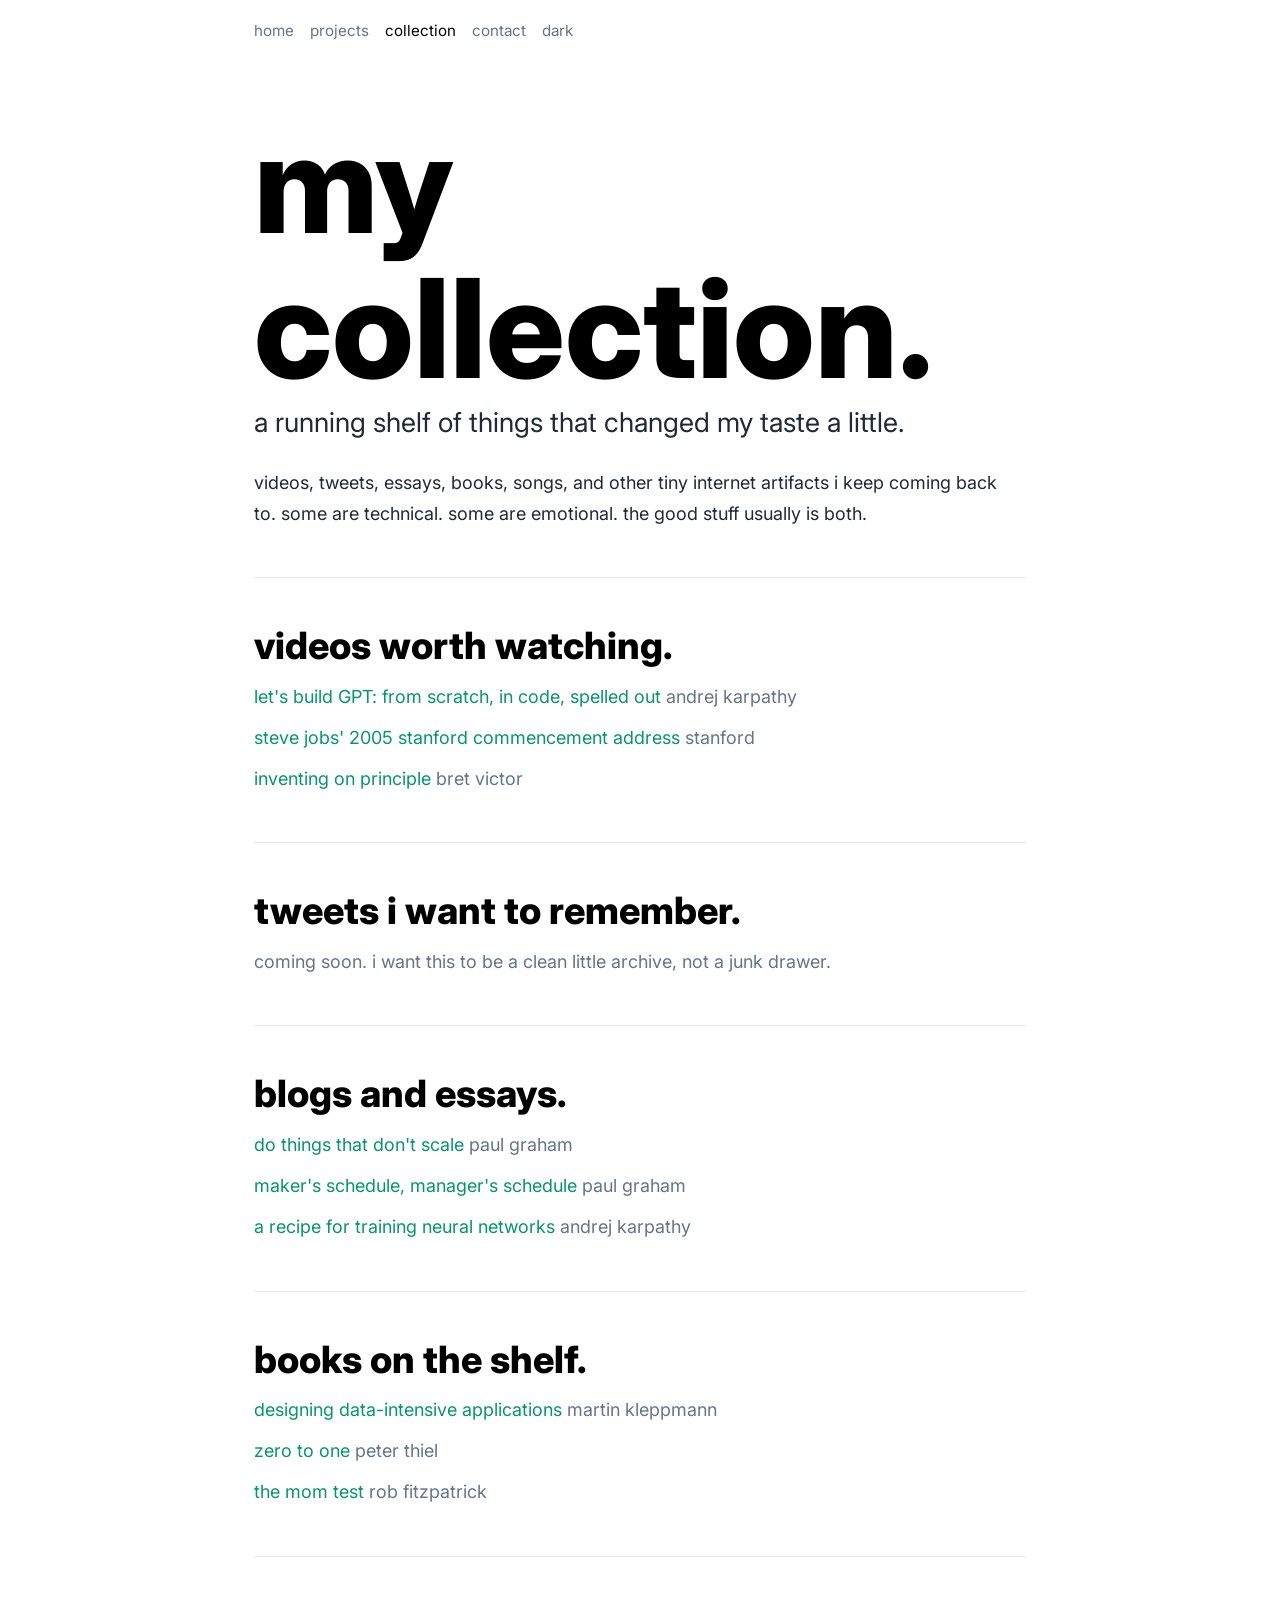
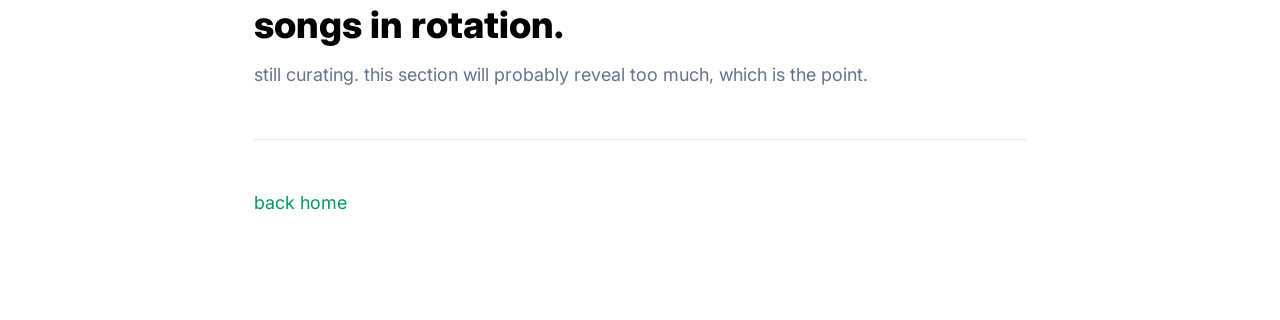
==== collection.html @ b6ecaa5a "shift portfolio to bold minimal story layout" ====
<!DOCTYPE html>
<html lang="en">
<head>
    <meta charset="UTF-8">
    <meta name="viewport" content="width=device-width, initial-scale=1.0">
    <meta name="description" content="Chirag Arora's collection of videos, tweets, blogs, books, and songs worth keeping.">
    <meta name="author" content="Chirag Arora">
    <meta name="theme-color" content="#ffffff">

    <title>collection - Chirag Arora</title>
    <link rel="icon" type="image/svg+xml" href="favicon.svg">
    <link rel="icon" type="image/png" href="favicon.png">
    <link rel="apple-touch-icon" href="favicon.png">
    <link rel="preconnect" href="https://fonts.googleapis.com">
    <link rel="preconnect" href="https://fonts.gstatic.com" crossorigin>
    <link href="https://fonts.googleapis.com/css2?family=Inter:wght@400;500;600;700;800;900&display=swap" rel="stylesheet">
    <link rel="stylesheet" href="styles.css">
</head>
<body>
    <a href="#main-content" class="skip-link">Skip to main content</a>
    <div class="scroll-progress" id="scrollProgress" role="progressbar" aria-label="Reading progress"></div>

    <header class="site-header">
        <nav class="nav" aria-label="Primary navigation">
            <a href="index.html">home</a>
            <a href="index.html#projects">projects</a>
            <a href="collection.html" aria-current="page">collection</a>
            <a href="index.html#contact">contact</a>
            <button class="theme-toggle" id="themeToggle" aria-label="Toggle theme">
                <span class="theme-label">theme</span>
            </button>
        </nav>
    </header>

    <main id="main-content" class="page collection-page">
        <section class="hero compact" aria-label="Collection introduction">
            <h1>my collection.</h1>
            <p class="lede">a running shelf of things that changed my taste a little.</p>
            <p>
                videos, tweets, essays, books, songs, and other tiny internet artifacts i keep coming back to.
                some are technical. some are emotional. the good stuff usually is both.
            </p>
        </section>

        <hr>

        <section class="collection-section" aria-labelledby="videos-heading">
            <h2 id="videos-heading">videos worth watching.</h2>
            <ul class="collection-list">
                <li><a href="https://www.youtube.com/watch?v=kCc8FmEb1nY" target="_blank" rel="noopener noreferrer">let's build GPT: from scratch, in code, spelled out</a> <span>andrej karpathy</span></li>
                <li><a href="https://www.youtube.com/watch?v=UF8uR6Z6KLc" target="_blank" rel="noopener noreferrer">steve jobs' 2005 stanford commencement address</a> <span>stanford</span></li>
                <li><a href="https://www.youtube.com/watch?v=8pTEmbeENF4" target="_blank" rel="noopener noreferrer">inventing on principle</a> <span>bret victor</span></li>
            </ul>
        </section>

        <hr>

        <section class="collection-section" aria-labelledby="tweets-heading">
            <h2 id="tweets-heading">tweets i want to remember.</h2>
            <ul class="collection-list">
                <li><span>coming soon. i want this to be a clean little archive, not a junk drawer.</span></li>
            </ul>
        </section>

        <hr>

        <section class="collection-section" aria-labelledby="blogs-heading">
            <h2 id="blogs-heading">blogs and essays.</h2>
            <ul class="collection-list">
                <li><a href="https://paulgraham.com/ds.html" target="_blank" rel="noopener noreferrer">do things that don't scale</a> <span>paul graham</span></li>
                <li><a href="https://www.paulgraham.com/makersschedule.html" target="_blank" rel="noopener noreferrer">maker's schedule, manager's schedule</a> <span>paul graham</span></li>
                <li><a href="https://karpathy.github.io/2019/04/25/recipe/" target="_blank" rel="noopener noreferrer">a recipe for training neural networks</a> <span>andrej karpathy</span></li>
            </ul>
        </section>

        <hr>

        <section class="collection-section" aria-labelledby="books-heading">
            <h2 id="books-heading">books on the shelf.</h2>
            <ul class="collection-list">
                <li><a href="https://dataintensive.net/" target="_blank" rel="noopener noreferrer">designing data-intensive applications</a> <span>martin kleppmann</span></li>
                <li><a href="https://www.goodreads.com/book/show/18050143-zero-to-one" target="_blank" rel="noopener noreferrer">zero to one</a> <span>peter thiel</span></li>
                <li><a href="https://www.momtestbook.com/" target="_blank" rel="noopener noreferrer">the mom test</a> <span>rob fitzpatrick</span></li>
            </ul>
        </section>

        <hr>

        <section class="collection-section" aria-labelledby="songs-heading">
            <h2 id="songs-heading">songs in rotation.</h2>
            <ul class="collection-list">
                <li><span>still curating. this section will probably reveal too much, which is the point.</span></li>
            </ul>
        </section>

        <hr>

        <p><a href="index.html">back home</a></p>
    </main>

    <script src="script.js"></script>
</body>
</html>
---- styles.css ----
:root {
    --bg-color: #ffffff;
    --text-color: #1f2937;
    --heading-color: #000000;
    --muted-color: #64748b;
    --link-color: #059669;
    --border-color: #e5e7eb;
    --card-color: #f8fafc;
    --card-hover: #f1f5f9;
    --focus-color: #059669;
    --font-sans: "Inter", -apple-system, BlinkMacSystemFont, "Segoe UI", sans-serif;
    --font-mono: "SFMono-Regular", Consolas, "Liberation Mono", monospace;
    --container: 820px;
    --transition: 180ms ease;
}

[data-theme="dark"] {
    --bg-color: #050505;
    --text-color: #d1d5db;
    --heading-color: #ffffff;
    --muted-color: #9ca3af;
    --link-color: #34d399;
    --border-color: #242424;
    --card-color: #101010;
    --card-hover: #171717;
    --focus-color: #34d399;
}

* {
    box-sizing: border-box;
    margin: 0;
    padding: 0;
}

html {
    scroll-behavior: smooth;
}

body {
    background: var(--bg-color);
    color: var(--text-color);
    font-family: var(--font-sans);
    font-size: 18px;
    line-height: 1.7;
    text-rendering: optimizeLegibility;
    -webkit-font-smoothing: antialiased;
    transition: background-color var(--transition), color var(--transition);
}

a {
    color: var(--link-color);
    text-decoration: none;
    text-decoration-thickness: 1px;
    text-underline-offset: 3px;
    transition: color var(--transition), background-color var(--transition), border-color var(--transition);
}

a:hover {
    text-decoration: underline;
}

a:focus-visible,
button:focus-visible {
    outline: 2px solid var(--focus-color);
    outline-offset: 3px;
}

h1,
h2,
h3 {
    color: var(--heading-color);
    font-weight: 800;
    line-height: 1.05;
    letter-spacing: 0;
}

h1 {
    max-width: 10ch;
    font-size: clamp(4.4rem, 15vw, 8.6rem);
}

h2 {
    margin-bottom: 1rem;
    font-size: clamp(2rem, 6vw, 3.5rem);
}

h3 {
    font-size: 1.35rem;
}

p {
    max-width: 68ch;
    margin-bottom: 1.35rem;
}

hr {
    max-width: var(--container);
    margin: 3rem auto;
    border: 0;
    border-top: 1px solid var(--border-color);
}

.skip-link {
    position: absolute;
    top: -100px;
    left: 1rem;
    z-index: 10000;
    background: var(--heading-color);
    color: var(--bg-color);
    padding: 0.55rem 0.8rem;
    font-weight: 700;
}

.skip-link:focus {
    top: 1rem;
}

.scroll-progress {
    position: fixed;
    top: 0;
    left: 0;
    z-index: 1000;
    width: 0;
    height: 2px;
    background: var(--link-color);
}

.site-header {
    max-width: var(--container);
    margin: 0 auto;
    padding: 1.15rem 1.5rem 0;
}

.nav {
    display: flex;
    align-items: center;
    gap: 1rem;
    flex-wrap: wrap;
    font-size: 0.95rem;
}

.nav a,
.theme-toggle {
    color: var(--muted-color);
}

.nav a[aria-current="page"],
.nav a:hover,
.theme-toggle:hover {
    color: var(--heading-color);
}

.theme-toggle {
    border: 0;
    background: transparent;
    cursor: pointer;
    font: inherit;
}

.page {
    max-width: var(--container);
    margin: 0 auto;
    padding: 3.2rem 1.5rem 5rem;
}

.hero {
    padding-top: 1rem;
}

.hero.compact h1 {
    max-width: 14ch;
}

.lede,
.age-line {
    font-size: clamp(1.25rem, 3vw, 1.7rem);
}

.age-line {
    color: var(--muted-color);
}

#ageCounter {
    color: var(--link-color);
    font-variant-numeric: tabular-nums;
}

.story p:last-child,
#writing p:last-child,
#contact p:last-child {
    margin-bottom: 0;
}

.projects-grid {
    display: flex;
    flex-direction: column;
    gap: 1.35rem;
}

.project-item {
    display: grid;
    grid-template-columns: minmax(0, 1fr) 190px;
    gap: 1.4rem;
    align-items: start;
}

.project-card {
    display: block;
    width: 100%;
    max-width: 620px;
    padding: 1rem 1.1rem;
    color: var(--text-color);
    background: var(--card-color);
    border: 1px solid var(--border-color);
    border-radius: 8px;
}

.project-card:hover {
    background: var(--card-hover);
    text-decoration: none;
}

.project-card h3 {
    margin-bottom: 0.55rem;
}

.project-card p {
    margin-bottom: 0;
    font-size: 0.98rem;
    line-height: 1.62;
}

.project-meta {
    display: flex;
    flex-direction: column;
    align-items: flex-end;
    gap: 0.35rem;
    padding-top: 0.15rem;
    color: var(--muted-color);
    font-family: var(--font-mono);
    font-size: 0.78rem;
    line-height: 1.5;
    text-align: right;
}

.project-meta a {
    font-family: var(--font-mono);
}

.collection-page h2 {
    font-size: clamp(1.65rem, 4vw, 2.35rem);
}

.collection-list {
    display: grid;
    gap: 0.65rem;
    list-style: none;
}

.collection-list li {
    color: var(--text-color);
}

.collection-list span {
    color: var(--muted-color);
}

@media (max-width: 720px) {
    body {
        font-size: 17px;
    }

    .site-header {
        padding-inline: 1rem;
    }

    .page {
        padding: 2.4rem 1rem 4rem;
    }

    h1 {
        font-size: clamp(3.8rem, 18vw, 5.6rem);
    }

    hr {
        margin: 2.25rem 1rem;
    }

    .project-item {
        grid-template-columns: 1fr;
        gap: 0.45rem;
    }

    .project-card {
        max-width: none;
    }

    .project-meta {
        align-items: flex-start;
        text-align: left;
    }
}
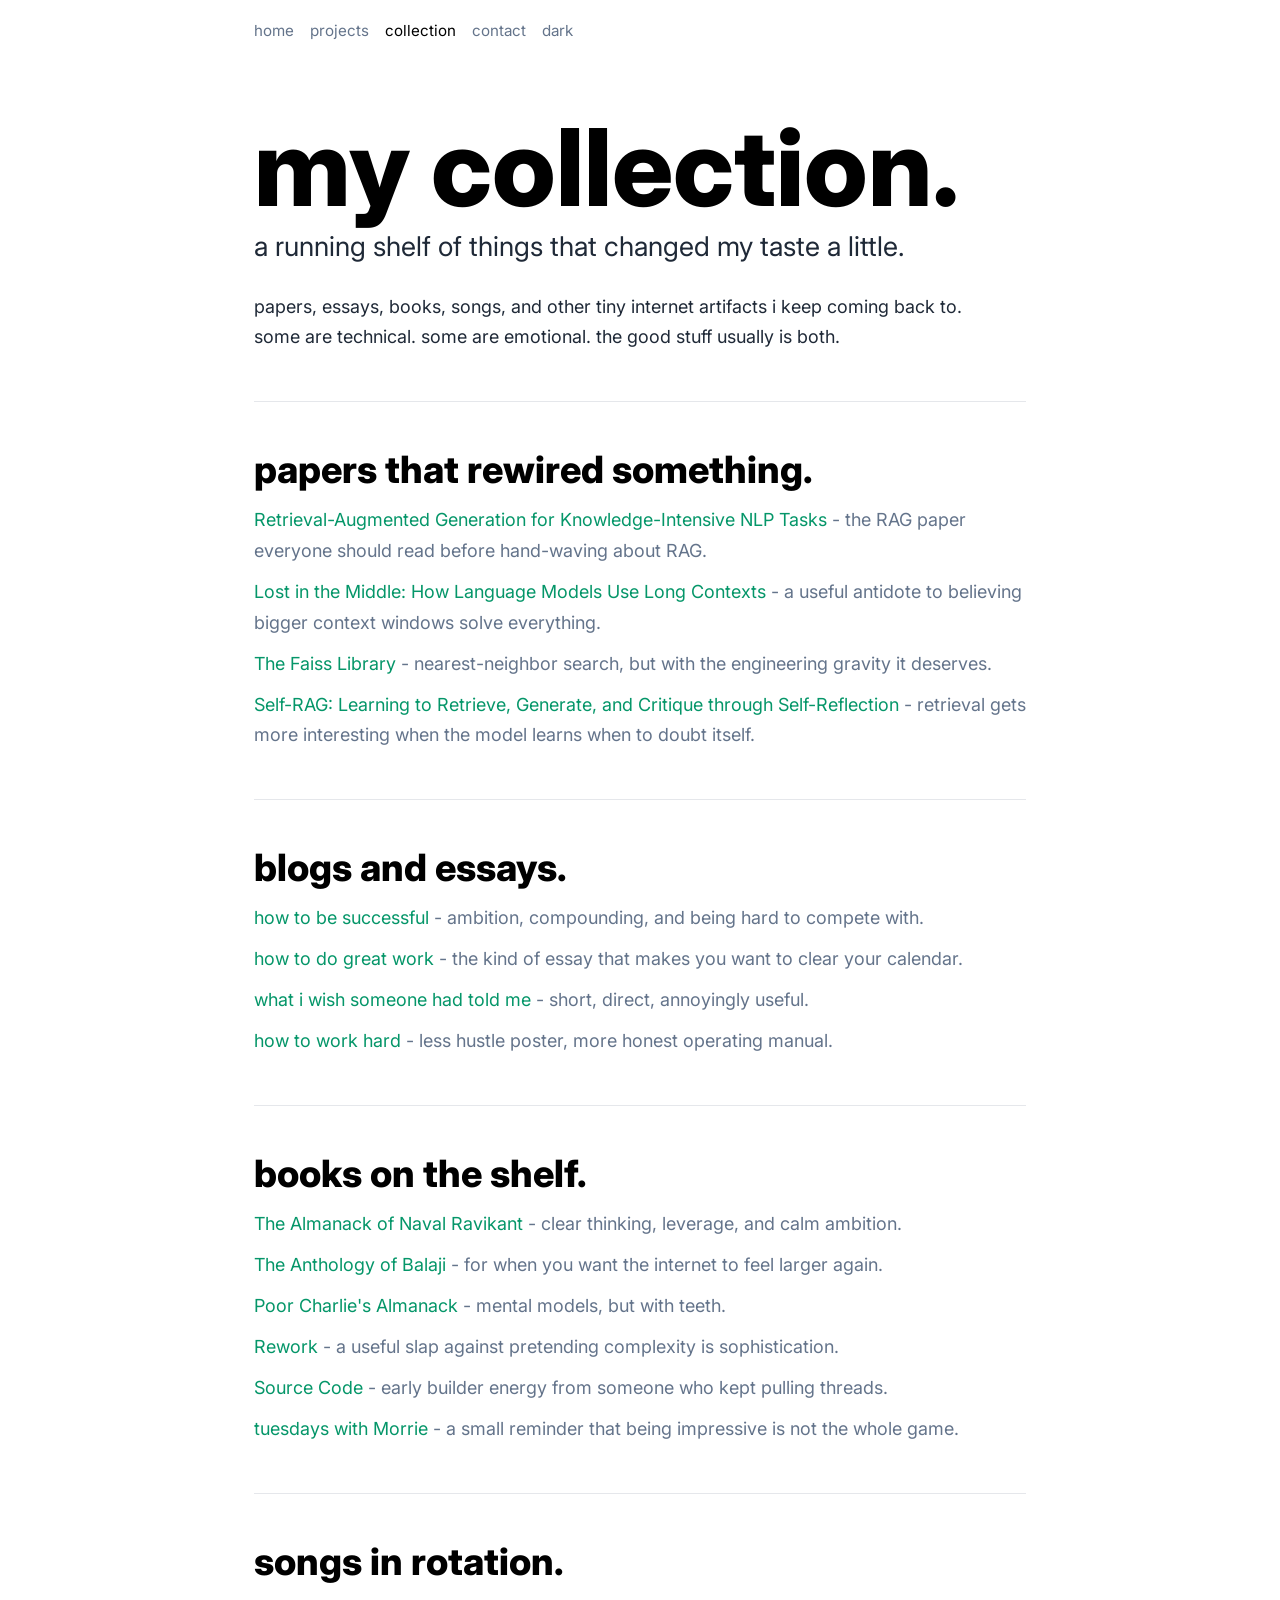
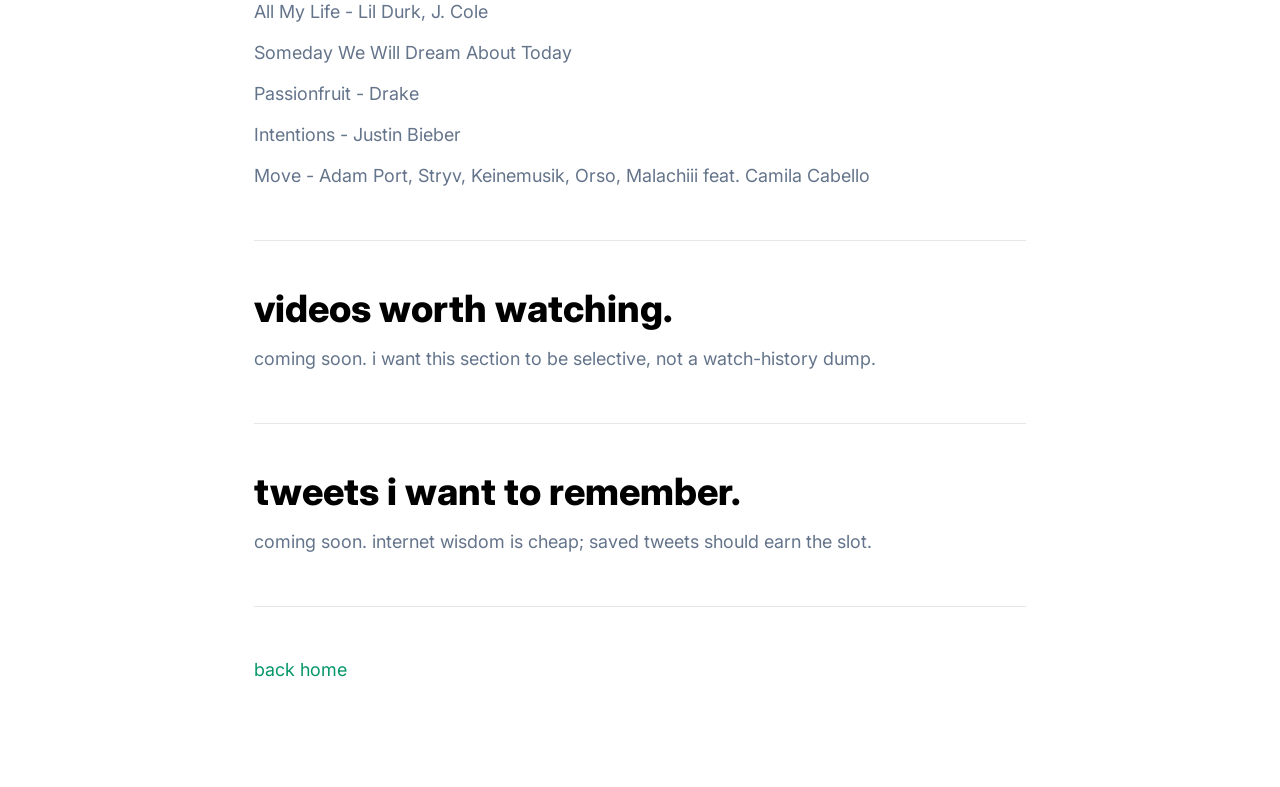
==== commit a4f9f858: "add now section and curated collection" ====
--- a/collection.html
+++ b/collection.html
@@ -37,9 +37,60 @@
             <h1>my collection.</h1>
             <p class="lede">a running shelf of things that changed my taste a little.</p>
             <p>
-                videos, tweets, essays, books, songs, and other tiny internet artifacts i keep coming back to.
+                papers, essays, books, songs, and other tiny internet artifacts i keep coming back to.
                 some are technical. some are emotional. the good stuff usually is both.
             </p>
+        </section>
+
+        <hr>
+
+        <section class="collection-section" aria-labelledby="papers-heading">
+            <h2 id="papers-heading">papers that rewired something.</h2>
+            <ul class="collection-list">
+                <li><a href="https://arxiv.org/abs/2005.11401" target="_blank" rel="noopener noreferrer">Retrieval-Augmented Generation for Knowledge-Intensive NLP Tasks</a> <span>the RAG paper everyone should read before hand-waving about RAG.</span></li>
+                <li><a href="https://arxiv.org/abs/2307.03172" target="_blank" rel="noopener noreferrer">Lost in the Middle: How Language Models Use Long Contexts</a> <span>a useful antidote to believing bigger context windows solve everything.</span></li>
+                <li><a href="https://arxiv.org/abs/2401.08281" target="_blank" rel="noopener noreferrer">The Faiss Library</a> <span>nearest-neighbor search, but with the engineering gravity it deserves.</span></li>
+                <li><a href="https://arxiv.org/abs/2310.11511" target="_blank" rel="noopener noreferrer">Self-RAG: Learning to Retrieve, Generate, and Critique through Self-Reflection</a> <span>retrieval gets more interesting when the model learns when to doubt itself.</span></li>
+            </ul>
+        </section>
+
+        <hr>
+
+        <section class="collection-section" aria-labelledby="blogs-heading">
+            <h2 id="blogs-heading">blogs and essays.</h2>
+            <ul class="collection-list">
+                <li><a href="https://blog.samaltman.com/how-to-be-successful" target="_blank" rel="noopener noreferrer">how to be successful</a> <span>ambition, compounding, and being hard to compete with.</span></li>
+                <li><a href="https://www.paulgraham.com/greatwork.html" target="_blank" rel="noopener noreferrer">how to do great work</a> <span>the kind of essay that makes you want to clear your calendar.</span></li>
+                <li><a href="https://blog.samaltman.com/what-i-wish-someone-had-told-me" target="_blank" rel="noopener noreferrer">what i wish someone had told me</a> <span>short, direct, annoyingly useful.</span></li>
+                <li><a href="https://www.paulgraham.com/hwh.html" target="_blank" rel="noopener noreferrer">how to work hard</a> <span>less hustle poster, more honest operating manual.</span></li>
+            </ul>
+        </section>
+
+        <hr>
+
+        <section class="collection-section" aria-labelledby="books-heading">
+            <h2 id="books-heading">books on the shelf.</h2>
+            <ul class="collection-list">
+                <li><a href="https://www.amazon.in/s?k=The+Almanack+of+Naval+Ravikant" target="_blank" rel="noopener noreferrer">The Almanack of Naval Ravikant</a> <span>clear thinking, leverage, and calm ambition.</span></li>
+                <li><a href="https://www.amazon.in/s?k=The+Anthology+of+Balaji" target="_blank" rel="noopener noreferrer">The Anthology of Balaji</a> <span>for when you want the internet to feel larger again.</span></li>
+                <li><a href="https://www.amazon.in/s?k=Poor+Charlie%27s+Almanack" target="_blank" rel="noopener noreferrer">Poor Charlie's Almanack</a> <span>mental models, but with teeth.</span></li>
+                <li><a href="https://www.amazon.in/s?k=Rework+Jason+Fried" target="_blank" rel="noopener noreferrer">Rework</a> <span>a useful slap against pretending complexity is sophistication.</span></li>
+                <li><a href="https://www.amazon.in/s?k=Source+Code+Bill+Gates" target="_blank" rel="noopener noreferrer">Source Code</a> <span>early builder energy from someone who kept pulling threads.</span></li>
+                <li><a href="https://www.amazon.in/s?k=Tuesdays+with+Morrie" target="_blank" rel="noopener noreferrer">tuesdays with Morrie</a> <span>a small reminder that being impressive is not the whole game.</span></li>
+            </ul>
+        </section>
+
+        <hr>
+
+        <section class="collection-section" aria-labelledby="songs-heading">
+            <h2 id="songs-heading">songs in rotation.</h2>
+            <ul class="collection-list">
+                <li><span>All My Life - Lil Durk, J. Cole</span></li>
+                <li><span>Someday We Will Dream About Today</span></li>
+                <li><span>Passionfruit - Drake</span></li>
+                <li><span>Intentions - Justin Bieber</span></li>
+                <li><span>Move - Adam Port, Stryv, Keinemusik, Orso, Malachiii feat. Camila Cabello</span></li>
+            </ul>
         </section>
 
         <hr>
@@ -47,9 +98,7 @@
         <section class="collection-section" aria-labelledby="videos-heading">
             <h2 id="videos-heading">videos worth watching.</h2>
             <ul class="collection-list">
-                <li><a href="https://www.youtube.com/watch?v=kCc8FmEb1nY" target="_blank" rel="noopener noreferrer">let's build GPT: from scratch, in code, spelled out</a> <span>andrej karpathy</span></li>
-                <li><a href="https://www.youtube.com/watch?v=UF8uR6Z6KLc" target="_blank" rel="noopener noreferrer">steve jobs' 2005 stanford commencement address</a> <span>stanford</span></li>
-                <li><a href="https://www.youtube.com/watch?v=8pTEmbeENF4" target="_blank" rel="noopener noreferrer">inventing on principle</a> <span>bret victor</span></li>
+                <li><span>coming soon. i want this section to be selective, not a watch-history dump.</span></li>
             </ul>
         </section>
 
@@ -58,38 +107,7 @@
         <section class="collection-section" aria-labelledby="tweets-heading">
             <h2 id="tweets-heading">tweets i want to remember.</h2>
             <ul class="collection-list">
-                <li><span>coming soon. i want this to be a clean little archive, not a junk drawer.</span></li>
-            </ul>
-        </section>
-
-        <hr>
-
-        <section class="collection-section" aria-labelledby="blogs-heading">
-            <h2 id="blogs-heading">blogs and essays.</h2>
-            <ul class="collection-list">
-                <li><a href="https://paulgraham.com/ds.html" target="_blank" rel="noopener noreferrer">do things that don't scale</a> <span>paul graham</span></li>
-                <li><a href="https://www.paulgraham.com/makersschedule.html" target="_blank" rel="noopener noreferrer">maker's schedule, manager's schedule</a> <span>paul graham</span></li>
-                <li><a href="https://karpathy.github.io/2019/04/25/recipe/" target="_blank" rel="noopener noreferrer">a recipe for training neural networks</a> <span>andrej karpathy</span></li>
-            </ul>
-        </section>
-
-        <hr>
-
-        <section class="collection-section" aria-labelledby="books-heading">
-            <h2 id="books-heading">books on the shelf.</h2>
-            <ul class="collection-list">
-                <li><a href="https://dataintensive.net/" target="_blank" rel="noopener noreferrer">designing data-intensive applications</a> <span>martin kleppmann</span></li>
-                <li><a href="https://www.goodreads.com/book/show/18050143-zero-to-one" target="_blank" rel="noopener noreferrer">zero to one</a> <span>peter thiel</span></li>
-                <li><a href="https://www.momtestbook.com/" target="_blank" rel="noopener noreferrer">the mom test</a> <span>rob fitzpatrick</span></li>
-            </ul>
-        </section>
-
-        <hr>
-
-        <section class="collection-section" aria-labelledby="songs-heading">
-            <h2 id="songs-heading">songs in rotation.</h2>
-            <ul class="collection-list">
-                <li><span>still curating. this section will probably reveal too much, which is the point.</span></li>
+                <li><span>coming soon. internet wisdom is cheap; saved tweets should earn the slot.</span></li>
             </ul>
         </section>
 
--- a/styles.css
+++ b/styles.css
@@ -76,7 +76,7 @@
 
 h1 {
     max-width: 10ch;
-    font-size: clamp(4.4rem, 15vw, 8.6rem);
+    font-size: clamp(3.5rem, 11vw, 6.7rem);
 }
 
 h2 {
@@ -186,9 +186,21 @@
 }
 
 .story p:last-child,
+.now-list,
 #writing p:last-child,
 #contact p:last-child {
     margin-bottom: 0;
+}
+
+.now-list {
+    display: grid;
+    gap: 0.65rem;
+    max-width: 68ch;
+    padding-left: 1.2rem;
+}
+
+.now-list li::marker {
+    color: var(--link-color);
 }
 
 .projects-grid {
@@ -265,6 +277,11 @@
     color: var(--muted-color);
 }
 
+.collection-list a + span::before {
+    content: " - ";
+    color: var(--muted-color);
+}
+
 @media (max-width: 720px) {
     body {
         font-size: 17px;
@@ -279,7 +296,7 @@
     }
 
     h1 {
-        font-size: clamp(3.8rem, 18vw, 5.6rem);
+        font-size: clamp(3.1rem, 15vw, 4.8rem);
     }
 
     hr {
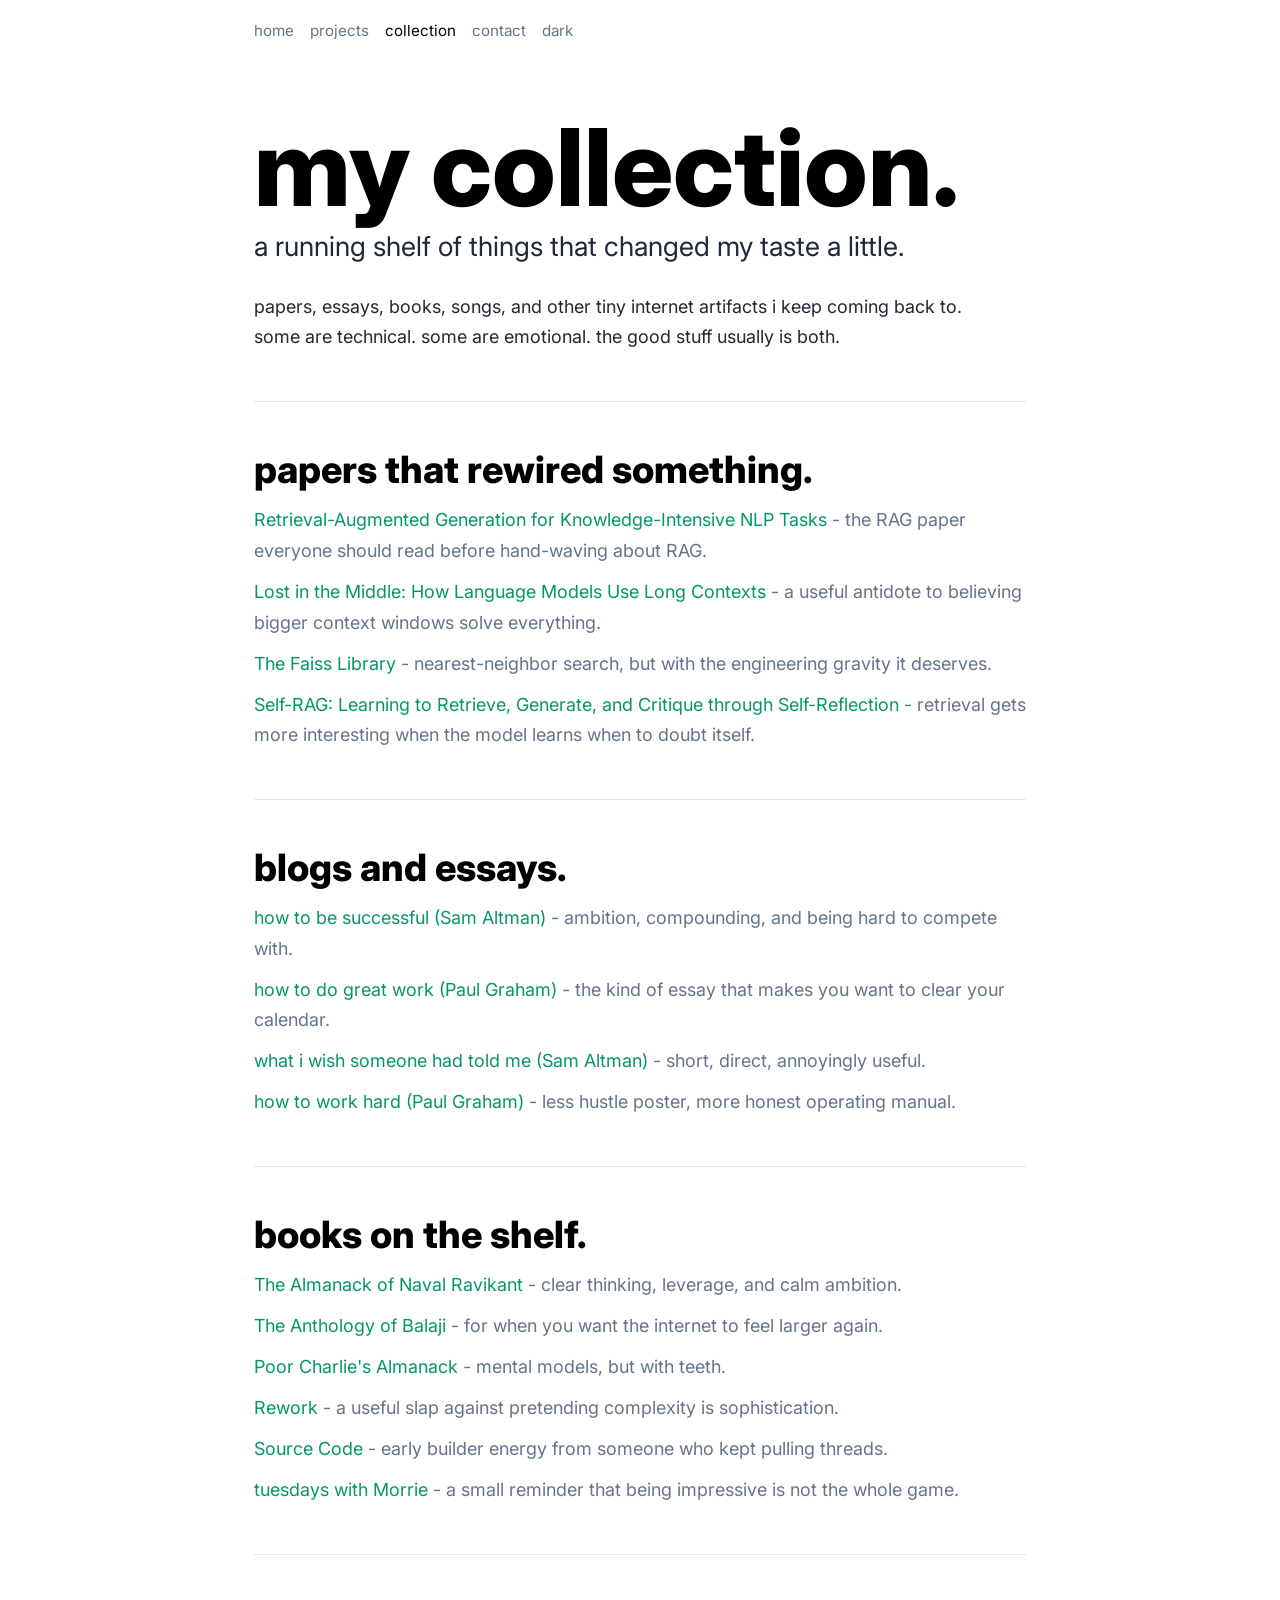
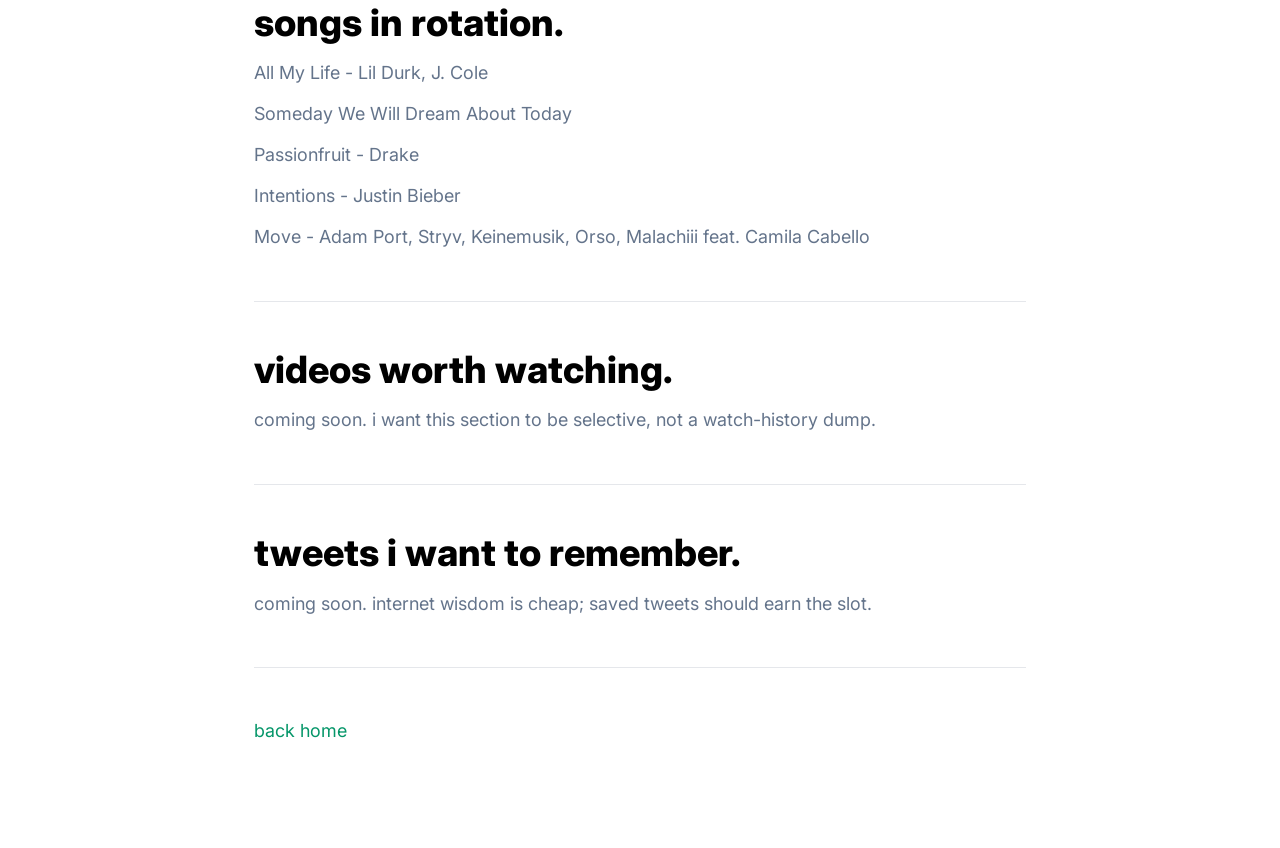
==== commit bd21a80f: "add essay authors to collection" ====
--- a/collection.html
+++ b/collection.html
@@ -59,10 +59,10 @@
         <section class="collection-section" aria-labelledby="blogs-heading">
             <h2 id="blogs-heading">blogs and essays.</h2>
             <ul class="collection-list">
-                <li><a href="https://blog.samaltman.com/how-to-be-successful" target="_blank" rel="noopener noreferrer">how to be successful</a> <span>ambition, compounding, and being hard to compete with.</span></li>
-                <li><a href="https://www.paulgraham.com/greatwork.html" target="_blank" rel="noopener noreferrer">how to do great work</a> <span>the kind of essay that makes you want to clear your calendar.</span></li>
-                <li><a href="https://blog.samaltman.com/what-i-wish-someone-had-told-me" target="_blank" rel="noopener noreferrer">what i wish someone had told me</a> <span>short, direct, annoyingly useful.</span></li>
-                <li><a href="https://www.paulgraham.com/hwh.html" target="_blank" rel="noopener noreferrer">how to work hard</a> <span>less hustle poster, more honest operating manual.</span></li>
+                <li><a href="https://blog.samaltman.com/how-to-be-successful" target="_blank" rel="noopener noreferrer">how to be successful (Sam Altman)</a> <span>ambition, compounding, and being hard to compete with.</span></li>
+                <li><a href="https://www.paulgraham.com/greatwork.html" target="_blank" rel="noopener noreferrer">how to do great work (Paul Graham)</a> <span>the kind of essay that makes you want to clear your calendar.</span></li>
+                <li><a href="https://blog.samaltman.com/what-i-wish-someone-had-told-me" target="_blank" rel="noopener noreferrer">what i wish someone had told me (Sam Altman)</a> <span>short, direct, annoyingly useful.</span></li>
+                <li><a href="https://www.paulgraham.com/hwh.html" target="_blank" rel="noopener noreferrer">how to work hard (Paul Graham)</a> <span>less hustle poster, more honest operating manual.</span></li>
             </ul>
         </section>
 
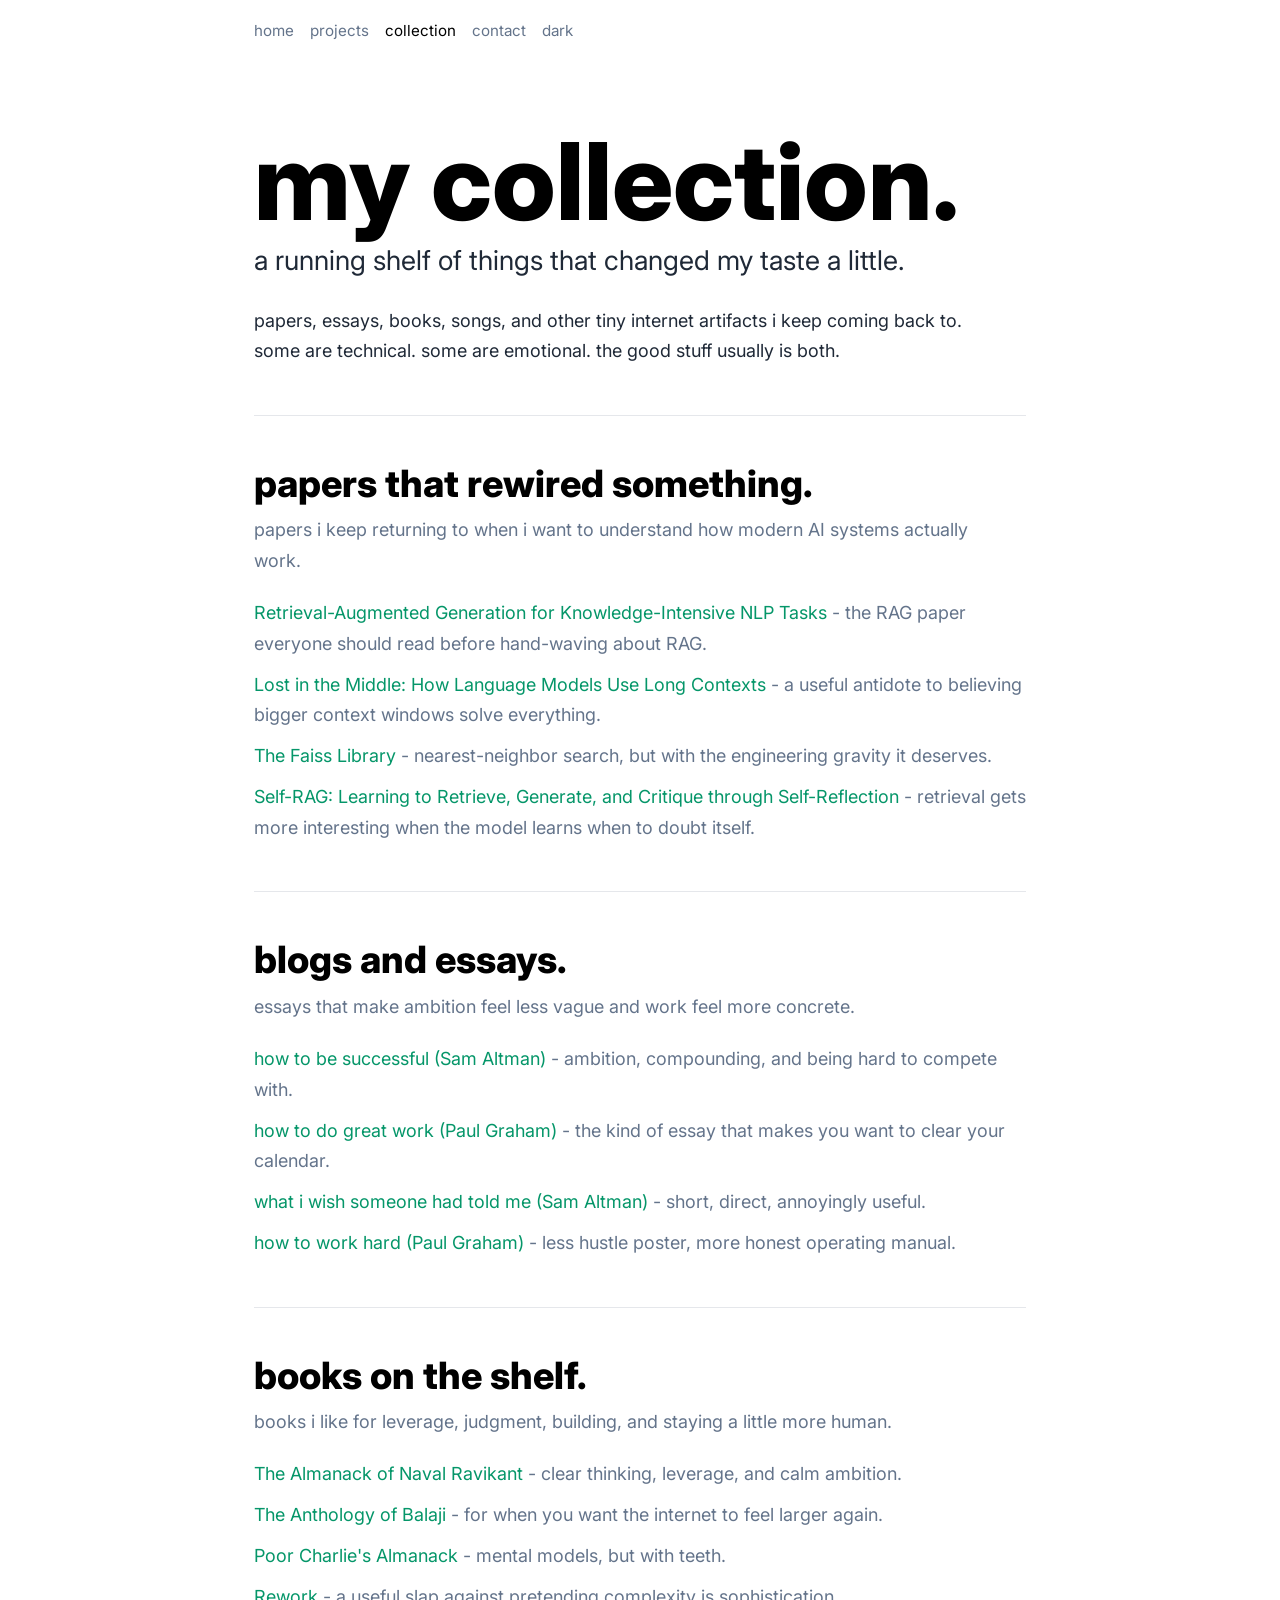
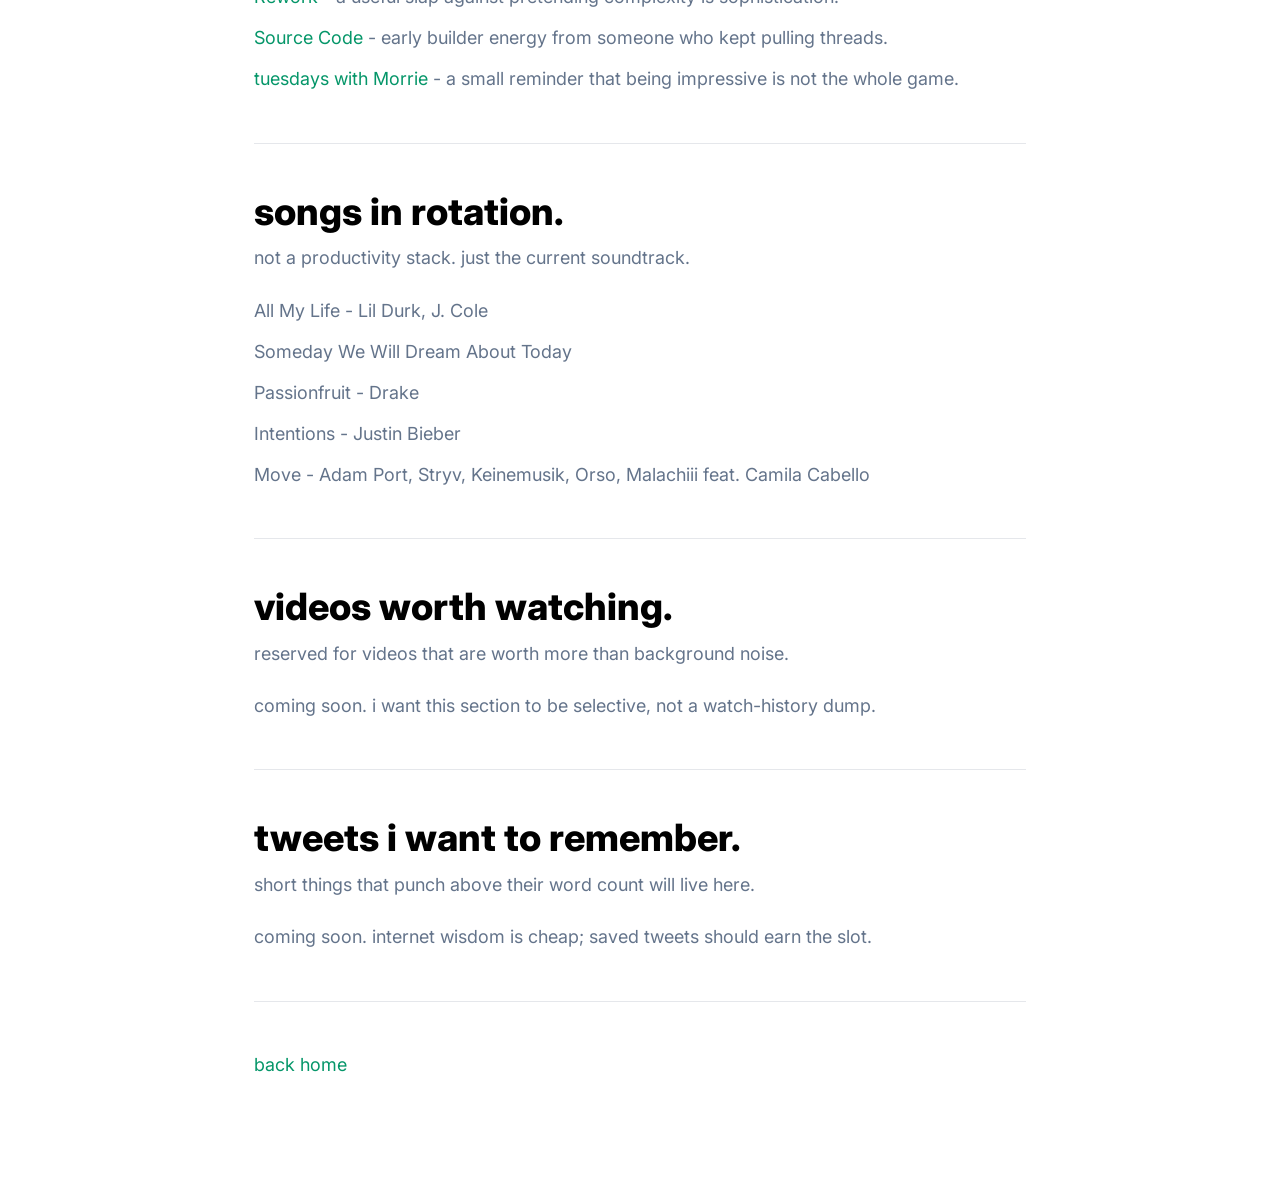
==== commit 7ccf51d2: "add contact urgency note and collection pointers" ====
--- a/collection.html
+++ b/collection.html
@@ -46,6 +46,7 @@
 
         <section class="collection-section" aria-labelledby="papers-heading">
             <h2 id="papers-heading">papers that rewired something.</h2>
+            <p class="section-pointer">papers i keep returning to when i want to understand how modern AI systems actually work.</p>
             <ul class="collection-list">
                 <li><a href="https://arxiv.org/abs/2005.11401" target="_blank" rel="noopener noreferrer">Retrieval-Augmented Generation for Knowledge-Intensive NLP Tasks</a> <span>the RAG paper everyone should read before hand-waving about RAG.</span></li>
                 <li><a href="https://arxiv.org/abs/2307.03172" target="_blank" rel="noopener noreferrer">Lost in the Middle: How Language Models Use Long Contexts</a> <span>a useful antidote to believing bigger context windows solve everything.</span></li>
@@ -58,6 +59,7 @@
 
         <section class="collection-section" aria-labelledby="blogs-heading">
             <h2 id="blogs-heading">blogs and essays.</h2>
+            <p class="section-pointer">essays that make ambition feel less vague and work feel more concrete.</p>
             <ul class="collection-list">
                 <li><a href="https://blog.samaltman.com/how-to-be-successful" target="_blank" rel="noopener noreferrer">how to be successful (Sam Altman)</a> <span>ambition, compounding, and being hard to compete with.</span></li>
                 <li><a href="https://www.paulgraham.com/greatwork.html" target="_blank" rel="noopener noreferrer">how to do great work (Paul Graham)</a> <span>the kind of essay that makes you want to clear your calendar.</span></li>
@@ -70,6 +72,7 @@
 
         <section class="collection-section" aria-labelledby="books-heading">
             <h2 id="books-heading">books on the shelf.</h2>
+            <p class="section-pointer">books i like for leverage, judgment, building, and staying a little more human.</p>
             <ul class="collection-list">
                 <li><a href="https://www.amazon.in/s?k=The+Almanack+of+Naval+Ravikant" target="_blank" rel="noopener noreferrer">The Almanack of Naval Ravikant</a> <span>clear thinking, leverage, and calm ambition.</span></li>
                 <li><a href="https://www.amazon.in/s?k=The+Anthology+of+Balaji" target="_blank" rel="noopener noreferrer">The Anthology of Balaji</a> <span>for when you want the internet to feel larger again.</span></li>
@@ -84,6 +87,7 @@
 
         <section class="collection-section" aria-labelledby="songs-heading">
             <h2 id="songs-heading">songs in rotation.</h2>
+            <p class="section-pointer">not a productivity stack. just the current soundtrack.</p>
             <ul class="collection-list">
                 <li><span>All My Life - Lil Durk, J. Cole</span></li>
                 <li><span>Someday We Will Dream About Today</span></li>
@@ -97,6 +101,7 @@
 
         <section class="collection-section" aria-labelledby="videos-heading">
             <h2 id="videos-heading">videos worth watching.</h2>
+            <p class="section-pointer">reserved for videos that are worth more than background noise.</p>
             <ul class="collection-list">
                 <li><span>coming soon. i want this section to be selective, not a watch-history dump.</span></li>
             </ul>
@@ -106,6 +111,7 @@
 
         <section class="collection-section" aria-labelledby="tweets-heading">
             <h2 id="tweets-heading">tweets i want to remember.</h2>
+            <p class="section-pointer">short things that punch above their word count will live here.</p>
             <ul class="collection-list">
                 <li><span>coming soon. internet wisdom is cheap; saved tweets should earn the slot.</span></li>
             </ul>
--- a/styles.css
+++ b/styles.css
@@ -126,9 +126,15 @@
 }
 
 .site-header {
+    position: sticky;
+    top: 0;
+    z-index: 100;
+    background: var(--bg-color);
+    border-bottom: 1px solid transparent;
     max-width: var(--container);
     margin: 0 auto;
-    padding: 1.15rem 1.5rem 0;
+    padding: 1.15rem 1.5rem 0.8rem;
+    transition: background-color var(--transition), border-color var(--transition);
 }
 
 .nav {
@@ -190,6 +196,15 @@
 #writing p:last-child,
 #contact p:last-child {
     margin-bottom: 0;
+}
+
+.contact-note,
+.section-pointer {
+    color: var(--muted-color);
+}
+
+.contact-note {
+    margin-top: 1.4rem;
 }
 
 .now-list {
@@ -263,6 +278,10 @@
     font-size: clamp(1.65rem, 4vw, 2.35rem);
 }
 
+.section-pointer {
+    margin-top: -0.25rem;
+}
+
 .collection-list {
     display: grid;
     gap: 0.65rem;
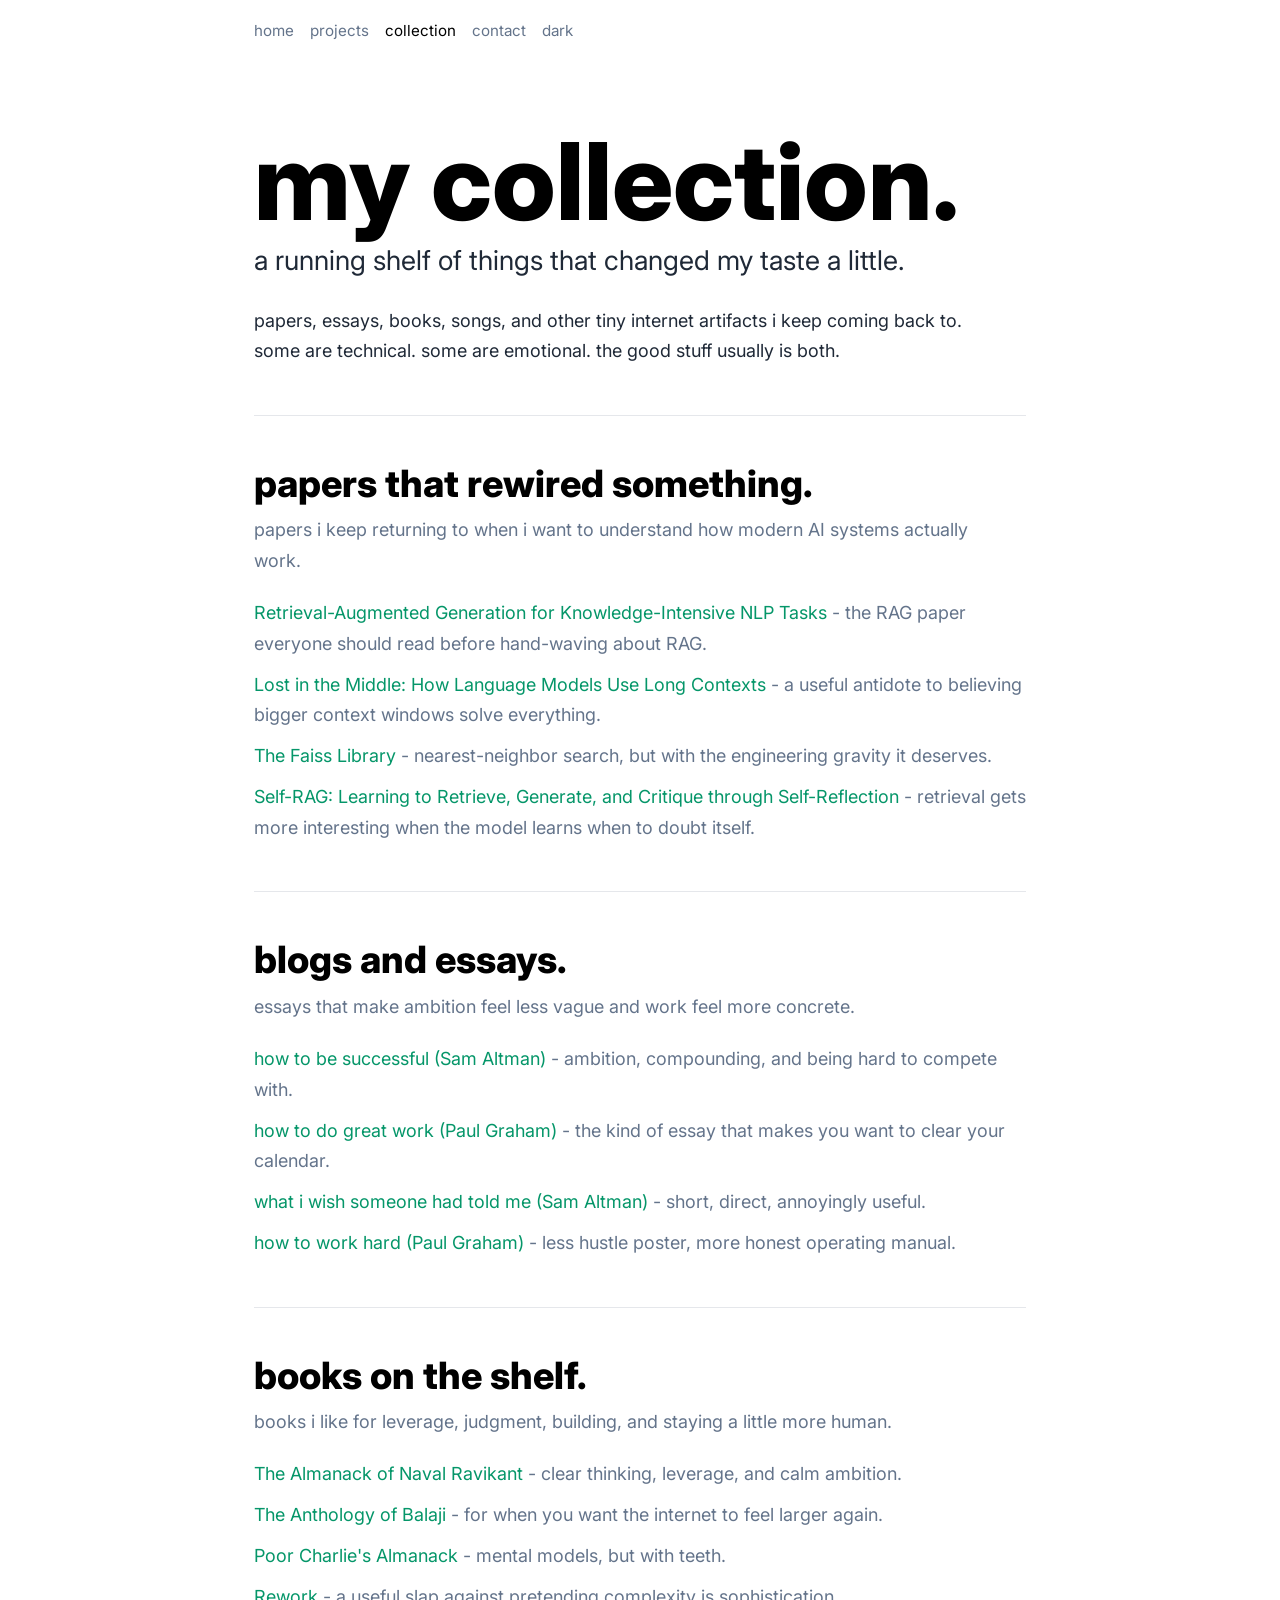
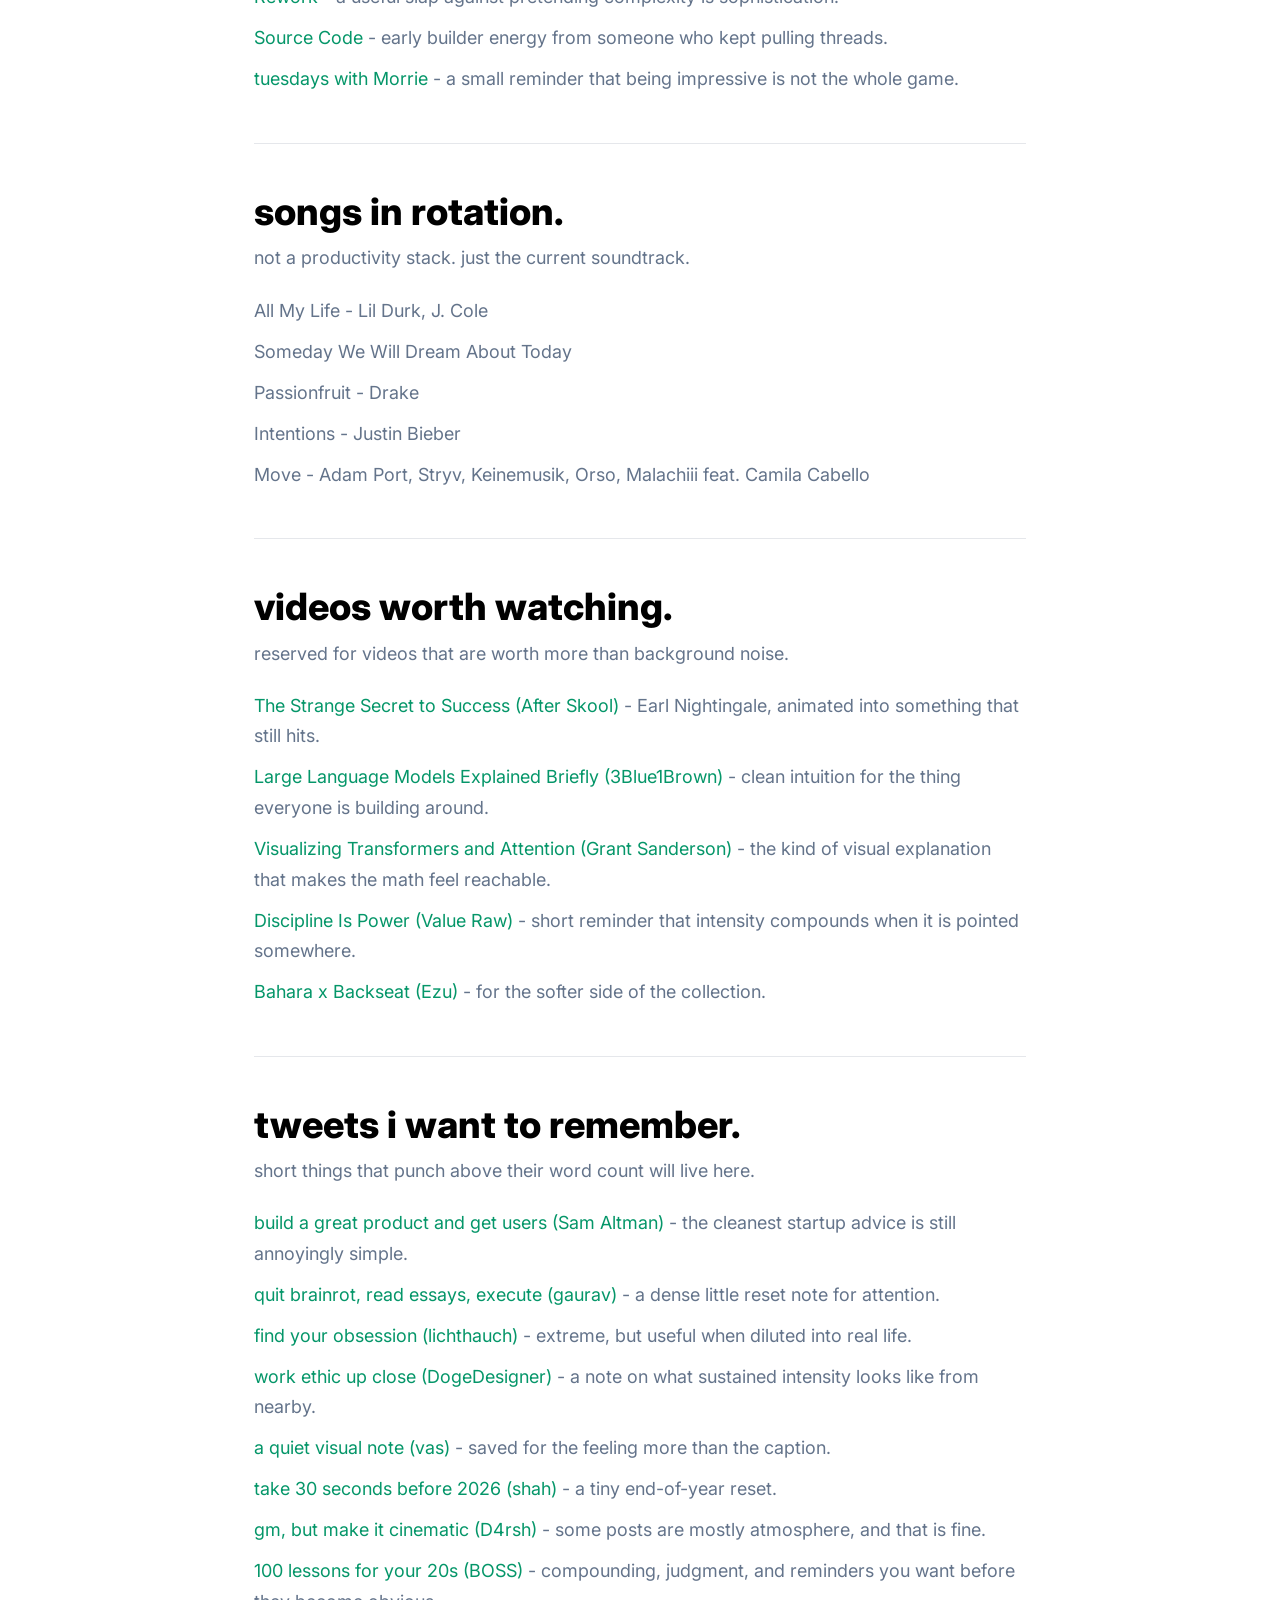
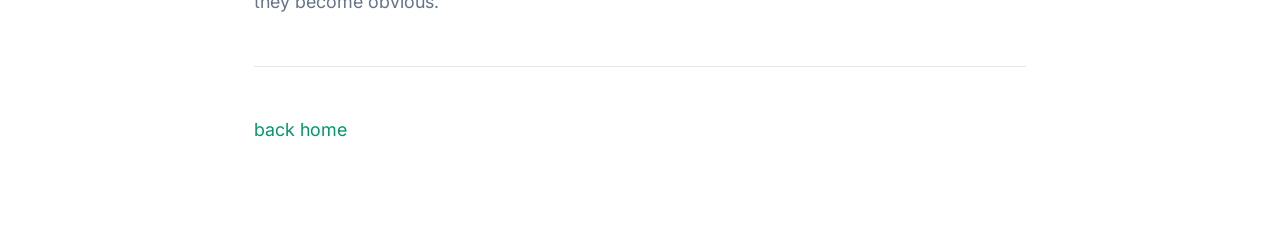
==== commit 5852451b: "add curated tweets and videos" ====
--- a/collection.html
+++ b/collection.html
@@ -103,7 +103,11 @@
             <h2 id="videos-heading">videos worth watching.</h2>
             <p class="section-pointer">reserved for videos that are worth more than background noise.</p>
             <ul class="collection-list">
-                <li><span>coming soon. i want this section to be selective, not a watch-history dump.</span></li>
+                <li><a href="https://youtu.be/Vifg2LgF_ic?si=omsq0BisiPXWGIEi" target="_blank" rel="noopener noreferrer">The Strange Secret to Success (After Skool)</a> <span>Earl Nightingale, animated into something that still hits.</span></li>
+                <li><a href="https://youtu.be/LPZh9BOjkQs?si=pzi1LEdT9t7v1s1_" target="_blank" rel="noopener noreferrer">Large Language Models Explained Briefly (3Blue1Brown)</a> <span>clean intuition for the thing everyone is building around.</span></li>
+                <li><a href="https://youtu.be/KJtZARuO3JY?si=DIZJ02s-xAHWwzeB" target="_blank" rel="noopener noreferrer">Visualizing Transformers and Attention (Grant Sanderson)</a> <span>the kind of visual explanation that makes the math feel reachable.</span></li>
+                <li><a href="https://youtu.be/AbtpZvC8aT4?si=hTwwR3iH4RekzzTX" target="_blank" rel="noopener noreferrer">Discipline Is Power (Value Raw)</a> <span>short reminder that intensity compounds when it is pointed somewhere.</span></li>
+                <li><a href="https://youtu.be/_Gh2CSipv4o?si=KdezD7Jwymxb2mfu" target="_blank" rel="noopener noreferrer">Bahara x Backseat (Ezu)</a> <span>for the softer side of the collection.</span></li>
             </ul>
         </section>
 
@@ -113,7 +117,14 @@
             <h2 id="tweets-heading">tweets i want to remember.</h2>
             <p class="section-pointer">short things that punch above their word count will live here.</p>
             <ul class="collection-list">
-                <li><span>coming soon. internet wisdom is cheap; saved tweets should earn the slot.</span></li>
+                <li><a href="https://x.com/sama/status/630869612536725504" target="_blank" rel="noopener noreferrer">build a great product and get users (Sam Altman)</a> <span>the cleanest startup advice is still annoyingly simple.</span></li>
+                <li><a href="https://x.com/gaxrav/status/1846226808112353597" target="_blank" rel="noopener noreferrer">quit brainrot, read essays, execute (gaurav)</a> <span>a dense little reset note for attention.</span></li>
+                <li><a href="https://x.com/lichthauch/status/2043776198447169982" target="_blank" rel="noopener noreferrer">find your obsession (lichthauch)</a> <span>extreme, but useful when diluted into real life.</span></li>
+                <li><a href="https://x.com/cb_doge/status/2017860320560046355" target="_blank" rel="noopener noreferrer">work ethic up close (DogeDesigner)</a> <span>a note on what sustained intensity looks like from nearby.</span></li>
+                <li><a href="https://x.com/vasuman/status/2009664478095294498" target="_blank" rel="noopener noreferrer">a quiet visual note (vas)</a> <span>saved for the feeling more than the caption.</span></li>
+                <li><a href="https://x.com/shahh/status/2003948905697104098?s=20" target="_blank" rel="noopener noreferrer">take 30 seconds before 2026 (shah)</a> <span>a tiny end-of-year reset.</span></li>
+                <li><a href="https://x.com/d4rsh_tw/status/1994985334233600464?s=20" target="_blank" rel="noopener noreferrer">gm, but make it cinematic (D4rsh)</a> <span>some posts are mostly atmosphere, and that is fine.</span></li>
+                <li><a href="https://x.com/thebeautyofsaas/status/1994497604571324456?s=20" target="_blank" rel="noopener noreferrer">100 lessons for your 20s (BOSS)</a> <span>compounding, judgment, and reminders you want before they become obvious.</span></li>
             </ul>
         </section>
 
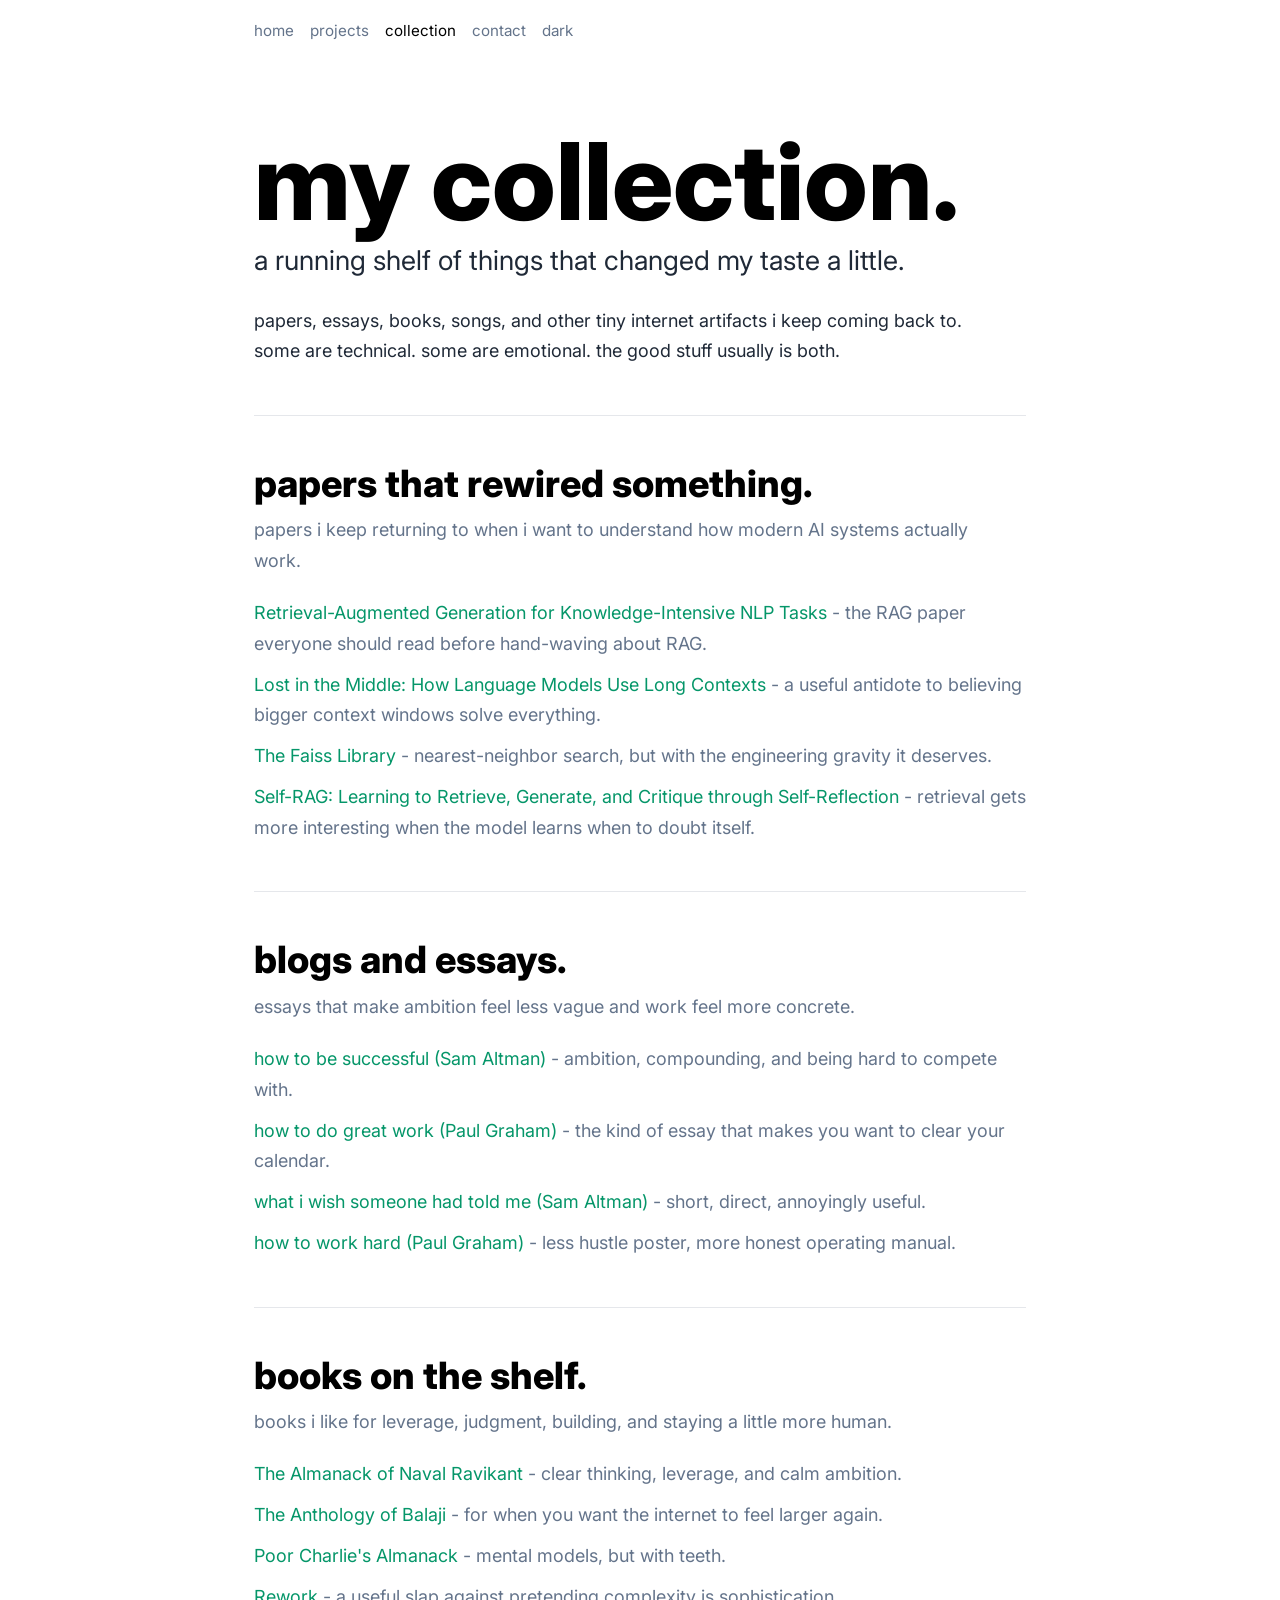
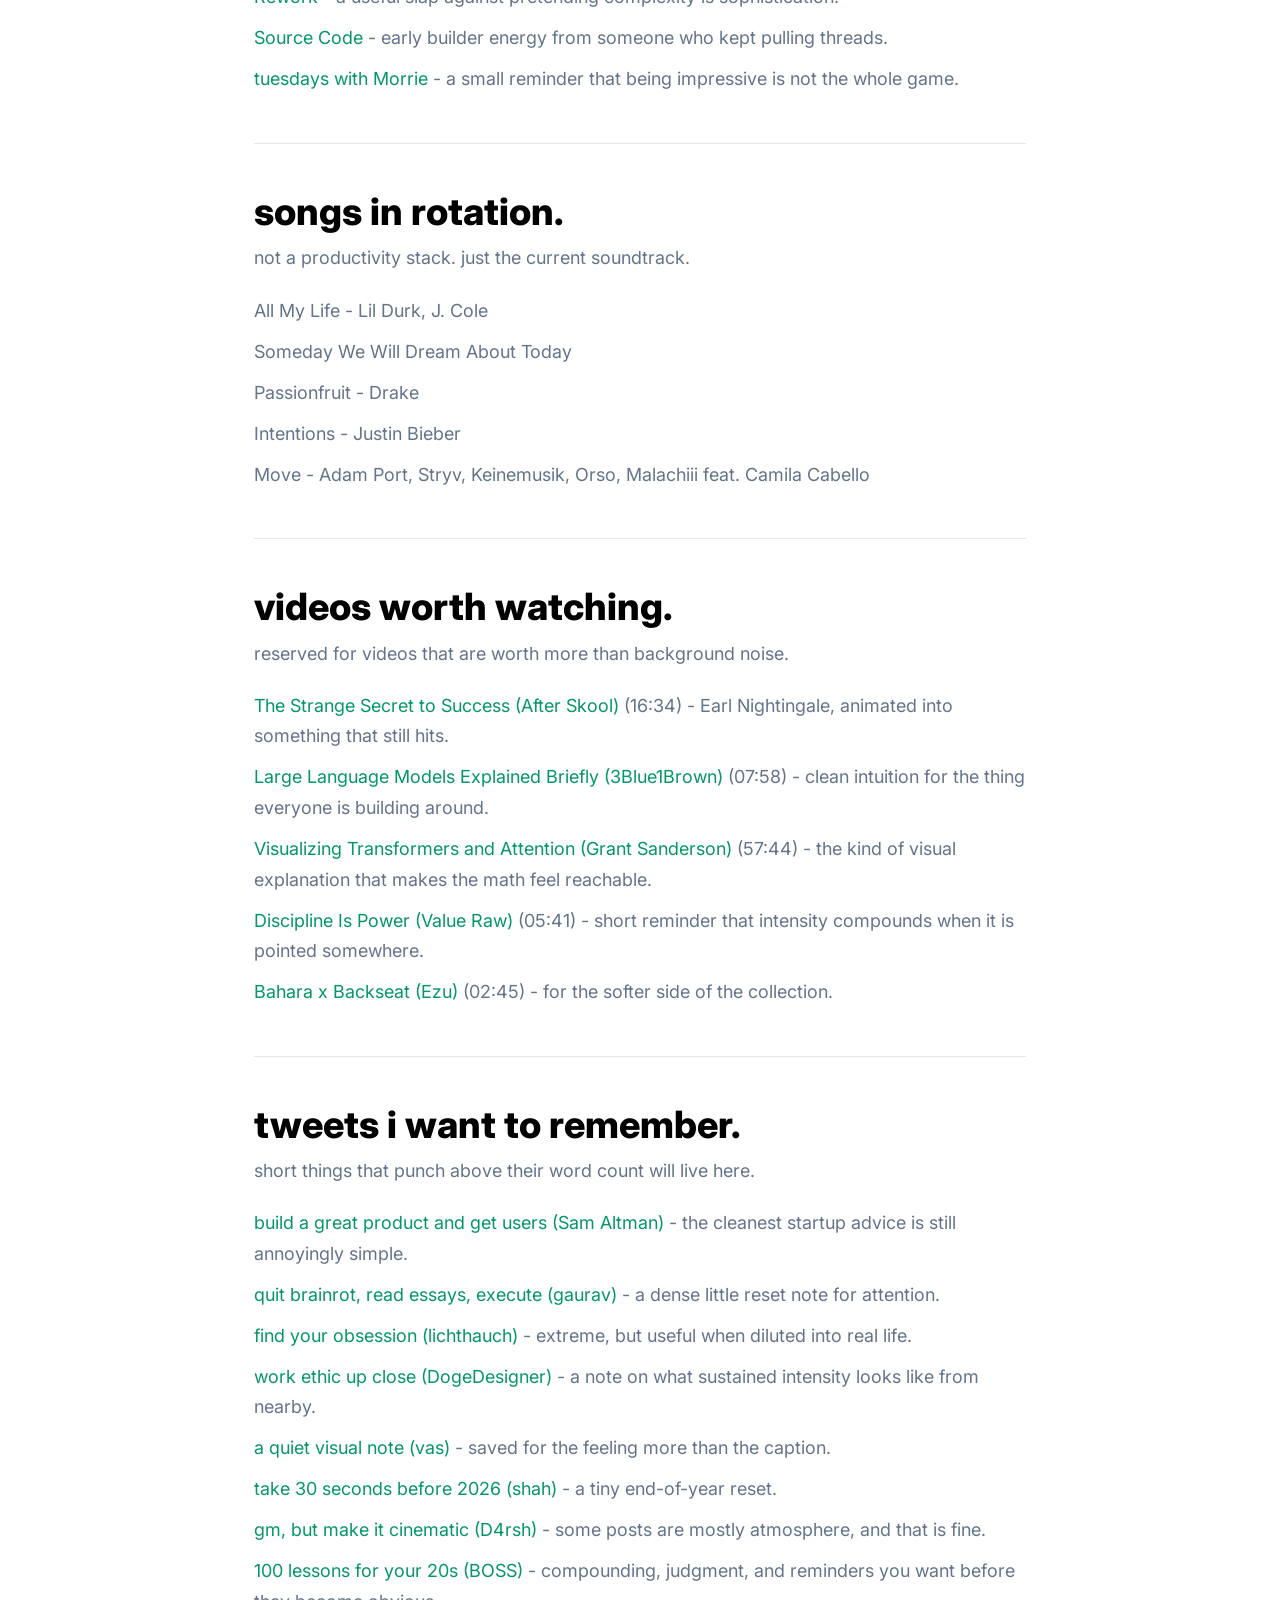
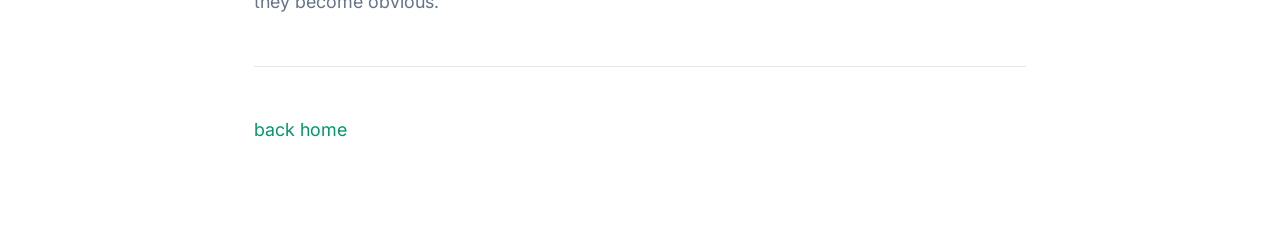
==== commit c8ac0494: "add video durations to collection" ====
--- a/collection.html
+++ b/collection.html
@@ -103,11 +103,11 @@
             <h2 id="videos-heading">videos worth watching.</h2>
             <p class="section-pointer">reserved for videos that are worth more than background noise.</p>
             <ul class="collection-list">
-                <li><a href="https://youtu.be/Vifg2LgF_ic?si=omsq0BisiPXWGIEi" target="_blank" rel="noopener noreferrer">The Strange Secret to Success (After Skool)</a> <span>Earl Nightingale, animated into something that still hits.</span></li>
-                <li><a href="https://youtu.be/LPZh9BOjkQs?si=pzi1LEdT9t7v1s1_" target="_blank" rel="noopener noreferrer">Large Language Models Explained Briefly (3Blue1Brown)</a> <span>clean intuition for the thing everyone is building around.</span></li>
-                <li><a href="https://youtu.be/KJtZARuO3JY?si=DIZJ02s-xAHWwzeB" target="_blank" rel="noopener noreferrer">Visualizing Transformers and Attention (Grant Sanderson)</a> <span>the kind of visual explanation that makes the math feel reachable.</span></li>
-                <li><a href="https://youtu.be/AbtpZvC8aT4?si=hTwwR3iH4RekzzTX" target="_blank" rel="noopener noreferrer">Discipline Is Power (Value Raw)</a> <span>short reminder that intensity compounds when it is pointed somewhere.</span></li>
-                <li><a href="https://youtu.be/_Gh2CSipv4o?si=KdezD7Jwymxb2mfu" target="_blank" rel="noopener noreferrer">Bahara x Backseat (Ezu)</a> <span>for the softer side of the collection.</span></li>
+                <li><a href="https://youtu.be/Vifg2LgF_ic?si=omsq0BisiPXWGIEi" target="_blank" rel="noopener noreferrer">The Strange Secret to Success (After Skool)</a> <span class="duration">(16:34)</span> <span>Earl Nightingale, animated into something that still hits.</span></li>
+                <li><a href="https://youtu.be/LPZh9BOjkQs?si=pzi1LEdT9t7v1s1_" target="_blank" rel="noopener noreferrer">Large Language Models Explained Briefly (3Blue1Brown)</a> <span class="duration">(07:58)</span> <span>clean intuition for the thing everyone is building around.</span></li>
+                <li><a href="https://youtu.be/KJtZARuO3JY?si=DIZJ02s-xAHWwzeB" target="_blank" rel="noopener noreferrer">Visualizing Transformers and Attention (Grant Sanderson)</a> <span class="duration">(57:44)</span> <span>the kind of visual explanation that makes the math feel reachable.</span></li>
+                <li><a href="https://youtu.be/AbtpZvC8aT4?si=hTwwR3iH4RekzzTX" target="_blank" rel="noopener noreferrer">Discipline Is Power (Value Raw)</a> <span class="duration">(05:41)</span> <span>short reminder that intensity compounds when it is pointed somewhere.</span></li>
+                <li><a href="https://youtu.be/_Gh2CSipv4o?si=KdezD7Jwymxb2mfu" target="_blank" rel="noopener noreferrer">Bahara x Backseat (Ezu)</a> <span class="duration">(02:45)</span> <span>for the softer side of the collection.</span></li>
             </ul>
         </section>
 
--- a/styles.css
+++ b/styles.css
@@ -301,6 +301,15 @@
     color: var(--muted-color);
 }
 
+.collection-list a + .duration::before {
+    content: "";
+}
+
+.collection-list .duration + span::before {
+    content: " - ";
+    color: var(--muted-color);
+}
+
 @media (max-width: 720px) {
     body {
         font-size: 17px;
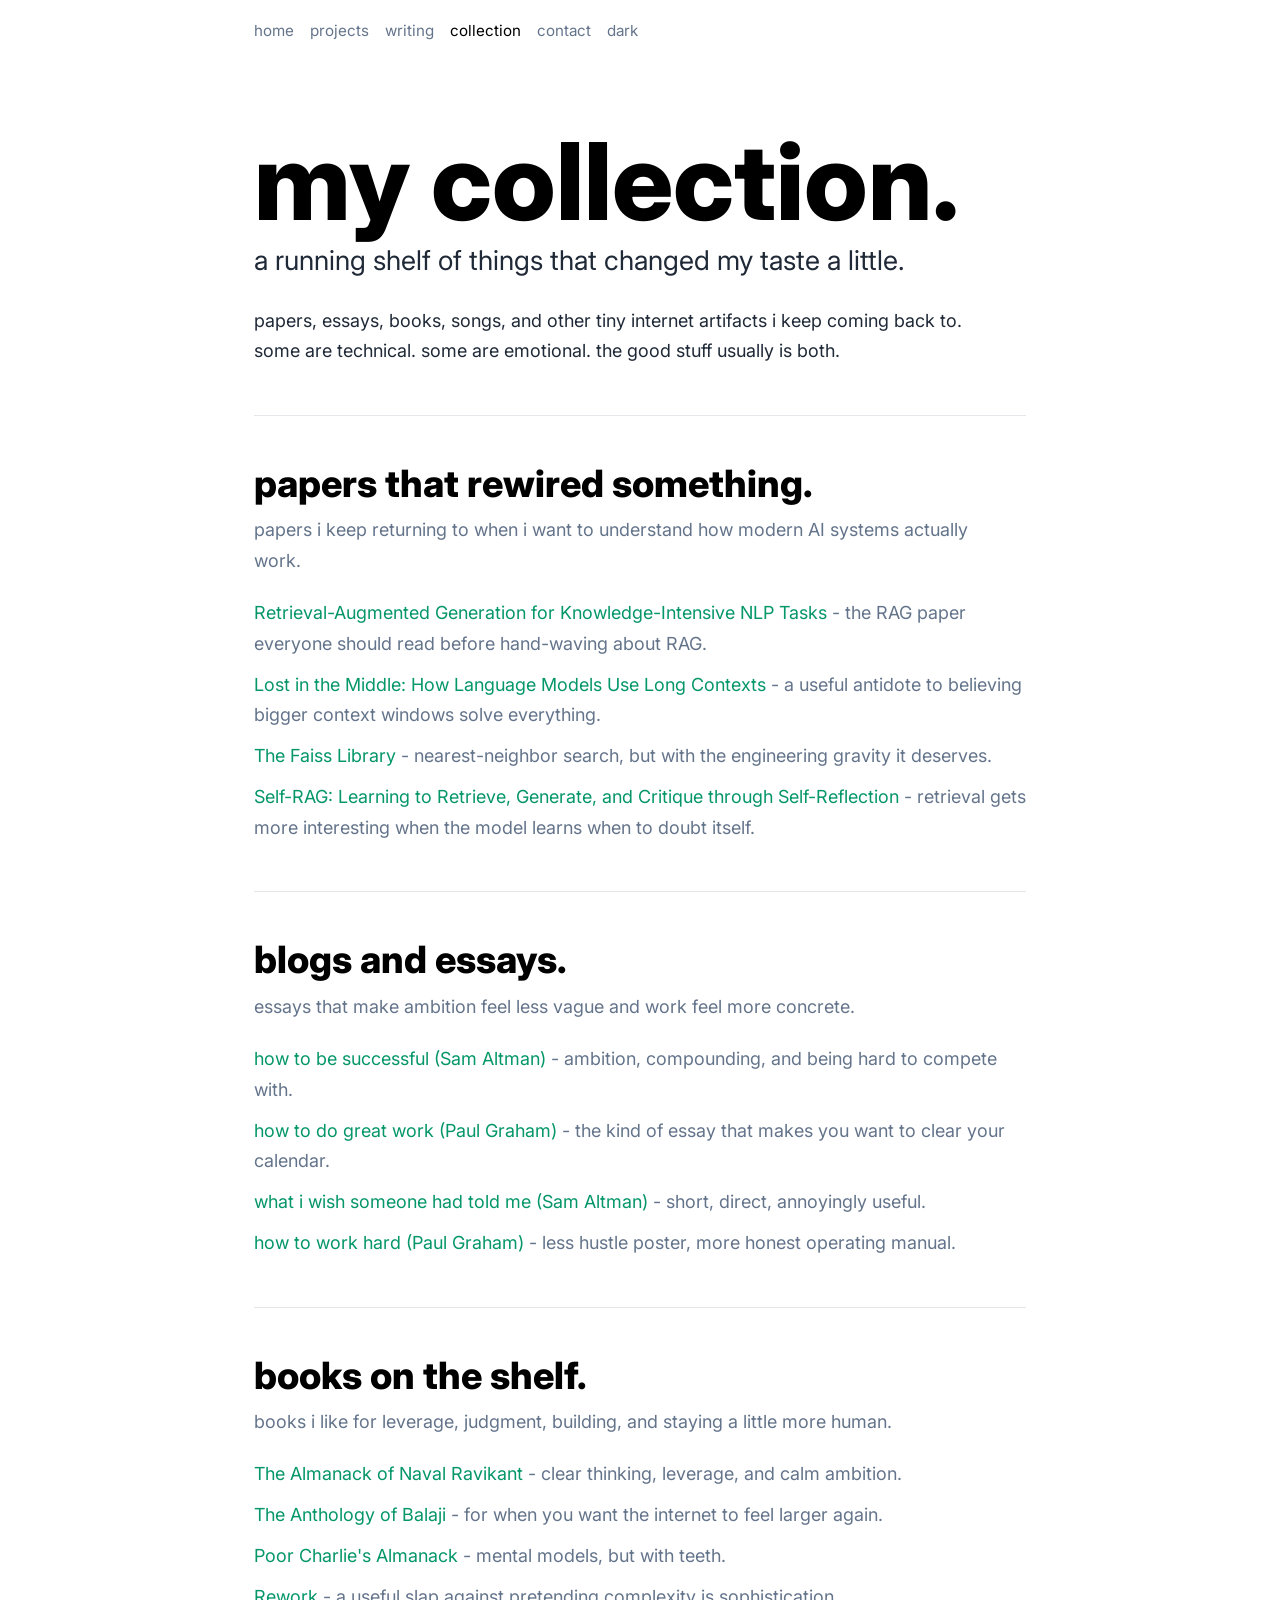
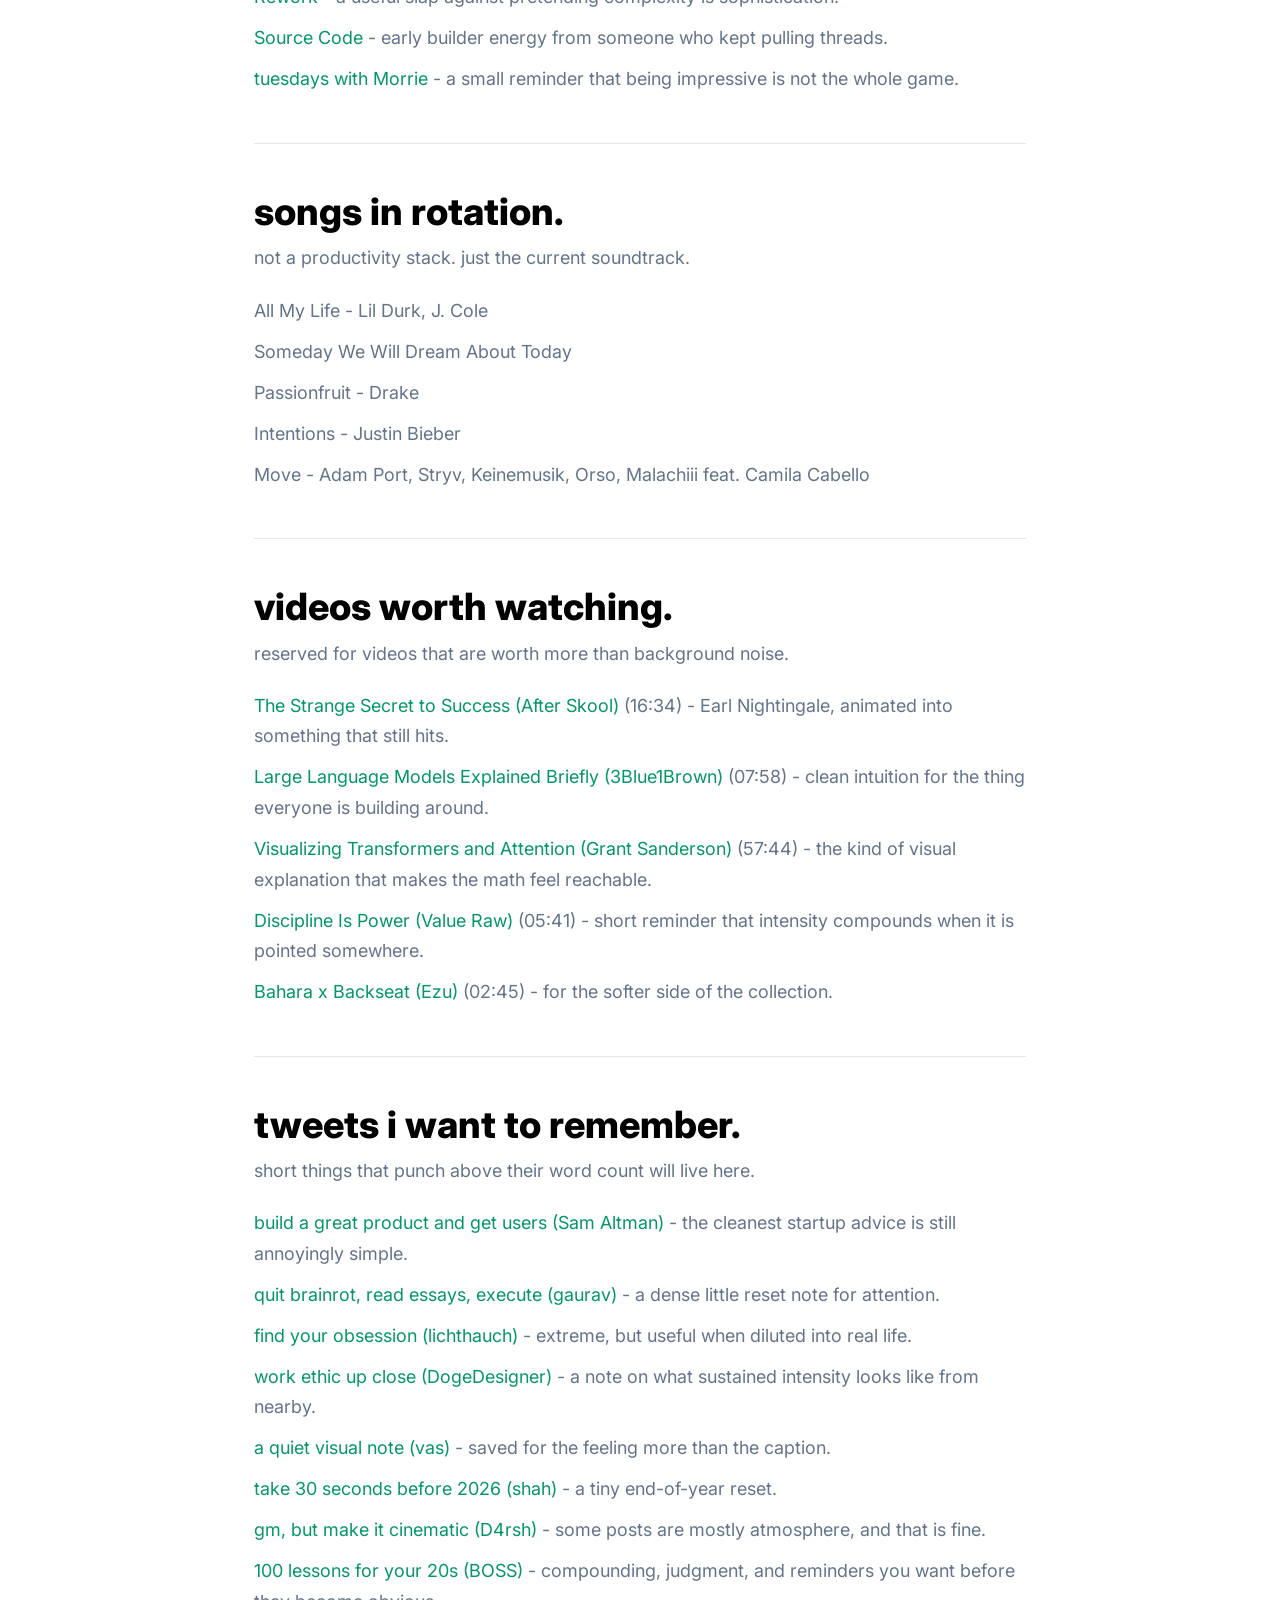
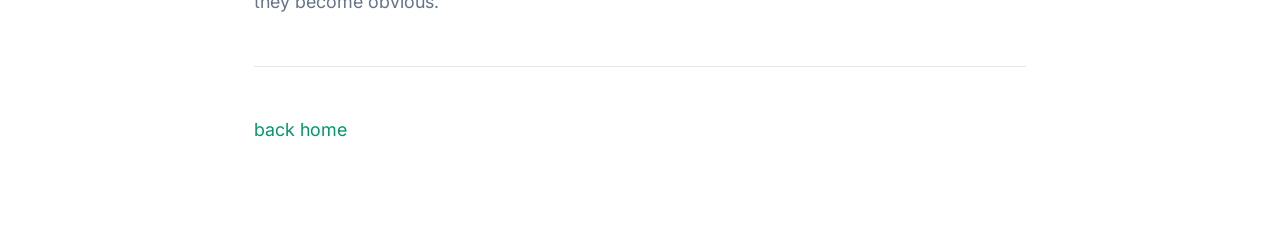
==== commit f30aac9b: "add writing page and clean article routes" ====
--- a/collection.html
+++ b/collection.html
@@ -7,13 +7,15 @@
     <meta name="author" content="Chirag Arora">
     <meta name="theme-color" content="#ffffff">
 
+    <link rel="canonical" href="https://www.chiragarora.tech/collection">
+
     <title>collection - Chirag Arora</title>
     <link rel="icon" type="image/svg+xml" href="favicon.svg">
     <link rel="icon" type="image/png" href="favicon.png">
     <link rel="apple-touch-icon" href="favicon.png">
     <link rel="preconnect" href="https://fonts.googleapis.com">
     <link rel="preconnect" href="https://fonts.gstatic.com" crossorigin>
-    <link href="https://fonts.googleapis.com/css2?family=Inter:wght@400;500;600;700;800;900&display=swap" rel="stylesheet">
+    <link href="https://fonts.googleapis.com/css2?family=Inter:wght@400;500;600;700;800;900&amp;display=swap" rel="stylesheet">
     <link rel="stylesheet" href="styles.css">
 </head>
 <body>
@@ -22,10 +24,11 @@
 
     <header class="site-header">
         <nav class="nav" aria-label="Primary navigation">
-            <a href="index.html">home</a>
-            <a href="index.html#projects">projects</a>
-            <a href="collection.html" aria-current="page">collection</a>
-            <a href="index.html#contact">contact</a>
+            <a href="/">home</a>
+            <a href="/#projects">projects</a>
+            <a href="/writing">writing</a>
+            <a href="/collection" aria-current="page">collection</a>
+            <a href="/#contact">contact</a>
             <button class="theme-toggle" id="themeToggle" aria-label="Toggle theme">
                 <span class="theme-label">theme</span>
             </button>
@@ -130,7 +133,7 @@
 
         <hr>
 
-        <p><a href="index.html">back home</a></p>
+        <p><a href="/">back home</a></p>
     </main>
 
     <script src="script.js"></script>
--- a/styles.css
+++ b/styles.css
@@ -310,6 +310,193 @@
     color: var(--muted-color);
 }
 
+.writing-page .hero h1 {
+    max-width: 12ch;
+}
+
+.writing-page .hero p:last-child {
+    margin-bottom: 0;
+}
+
+.writing-list {
+    list-style: none;
+    border-top: 1px solid var(--border-color);
+}
+
+.writing-entry {
+    border-bottom: 1px solid var(--border-color);
+}
+
+.writing-entry > a {
+    display: grid;
+    grid-template-columns: minmax(0, 1fr) auto;
+    gap: 0.45rem 1.5rem;
+    padding: 1.4rem 0;
+    color: var(--text-color);
+}
+
+.writing-entry > a:hover {
+    text-decoration: none;
+}
+
+.writing-entry > a:hover .writing-title {
+    color: var(--link-color);
+}
+
+.writing-title {
+    color: var(--heading-color);
+    font-size: 1.2rem;
+    font-weight: 700;
+    line-height: 1.3;
+    transition: color var(--transition);
+}
+
+.writing-date,
+.essay-meta,
+.essay-kicker {
+    color: var(--muted-color);
+    font-family: var(--font-mono);
+    font-size: 0.78rem;
+    letter-spacing: 0.01em;
+}
+
+.writing-summary {
+    grid-column: 1 / -1;
+    max-width: 66ch;
+    margin: 0;
+    color: var(--muted-color);
+    font-size: 0.95rem;
+    line-height: 1.65;
+}
+
+.writing-status {
+    margin-top: 1.5rem;
+    color: var(--muted-color);
+    font-size: 0.9rem;
+}
+
+.essay-page {
+    max-width: 760px;
+}
+
+.essay-header {
+    padding: 1rem 0 0.75rem;
+}
+
+.essay-kicker {
+    display: inline-block;
+    margin-bottom: 1.25rem;
+}
+
+.essay-header h1 {
+    max-width: 13ch;
+    margin-bottom: 1.25rem;
+    font-size: clamp(2.8rem, 8vw, 5.1rem);
+}
+
+.essay-dek {
+    color: var(--muted-color);
+    font-size: clamp(1.15rem, 2.6vw, 1.4rem);
+    line-height: 1.55;
+}
+
+.essay-meta {
+    display: flex;
+    flex-wrap: wrap;
+    gap: 0.45rem 0.75rem;
+}
+
+.essay-toc {
+    margin: 2.5rem 0 3rem;
+    padding: 1rem 1.15rem;
+    background: var(--card-color);
+    border: 1px solid var(--border-color);
+    border-radius: 8px;
+}
+
+.essay-toc h2 {
+    margin-bottom: 0.65rem;
+    font-family: var(--font-mono);
+    font-size: 0.8rem;
+    font-weight: 600;
+    letter-spacing: 0.03em;
+    text-transform: uppercase;
+}
+
+.essay-toc ol {
+    display: grid;
+    gap: 0.3rem;
+    padding-left: 1.2rem;
+    font-size: 0.9rem;
+}
+
+.essay-body {
+    font-size: 1.03rem;
+}
+
+.essay-body h2 {
+    margin: 3.5rem 0 1.1rem;
+    scroll-margin-top: 5rem;
+    font-size: clamp(1.75rem, 4vw, 2.5rem);
+}
+
+.essay-body h3 {
+    margin: 2.25rem 0 0.8rem;
+    scroll-margin-top: 5rem;
+}
+
+.essay-body ul,
+.essay-body ol {
+    display: grid;
+    gap: 0.45rem;
+    max-width: 66ch;
+    margin: 0 0 1.5rem 1.25rem;
+}
+
+.essay-body blockquote {
+    margin: 2rem 0;
+    padding-left: 1.25rem;
+    color: var(--muted-color);
+    border-left: 3px solid var(--link-color);
+    font-size: 1.08rem;
+}
+
+.essay-body blockquote p:last-child {
+    margin-bottom: 0;
+}
+
+code {
+    padding: 0.12em 0.32em;
+    background: var(--card-color);
+    border: 1px solid var(--border-color);
+    border-radius: 4px;
+    font-family: var(--font-mono);
+    font-size: 0.86em;
+}
+
+pre {
+    max-width: 100%;
+    margin: 2rem 0;
+    padding: 1rem 1.1rem;
+    overflow-x: auto;
+    background: var(--card-color);
+    border: 1px solid var(--border-color);
+    border-radius: 8px;
+    line-height: 1.55;
+}
+
+pre code {
+    padding: 0;
+    background: transparent;
+    border: 0;
+}
+
+.essay-footer {
+    margin-top: 4rem;
+    padding-top: 1.5rem;
+    border-top: 1px solid var(--border-color);
+}
+
 @media (max-width: 720px) {
     body {
         font-size: 17px;
@@ -319,6 +506,11 @@
         padding-inline: 1rem;
     }
 
+    .nav {
+        gap: 0.55rem 0.75rem;
+        font-size: 0.86rem;
+    }
+
     .page {
         padding: 2.4rem 1rem 4rem;
     }
@@ -344,4 +536,33 @@
         align-items: flex-start;
         text-align: left;
     }
-}
+
+    .writing-entry > a {
+        grid-template-columns: 1fr;
+        gap: 0.35rem;
+    }
+
+    .writing-date {
+        grid-row: 1;
+    }
+
+    .writing-summary {
+        grid-column: 1;
+    }
+
+    .essay-header h1 {
+        font-size: clamp(2.65rem, 13vw, 4.2rem);
+    }
+}
+
+@media (prefers-reduced-motion: reduce) {
+    html {
+        scroll-behavior: auto;
+    }
+
+    *,
+    *::before,
+    *::after {
+        transition-duration: 0.01ms !important;
+    }
+}
